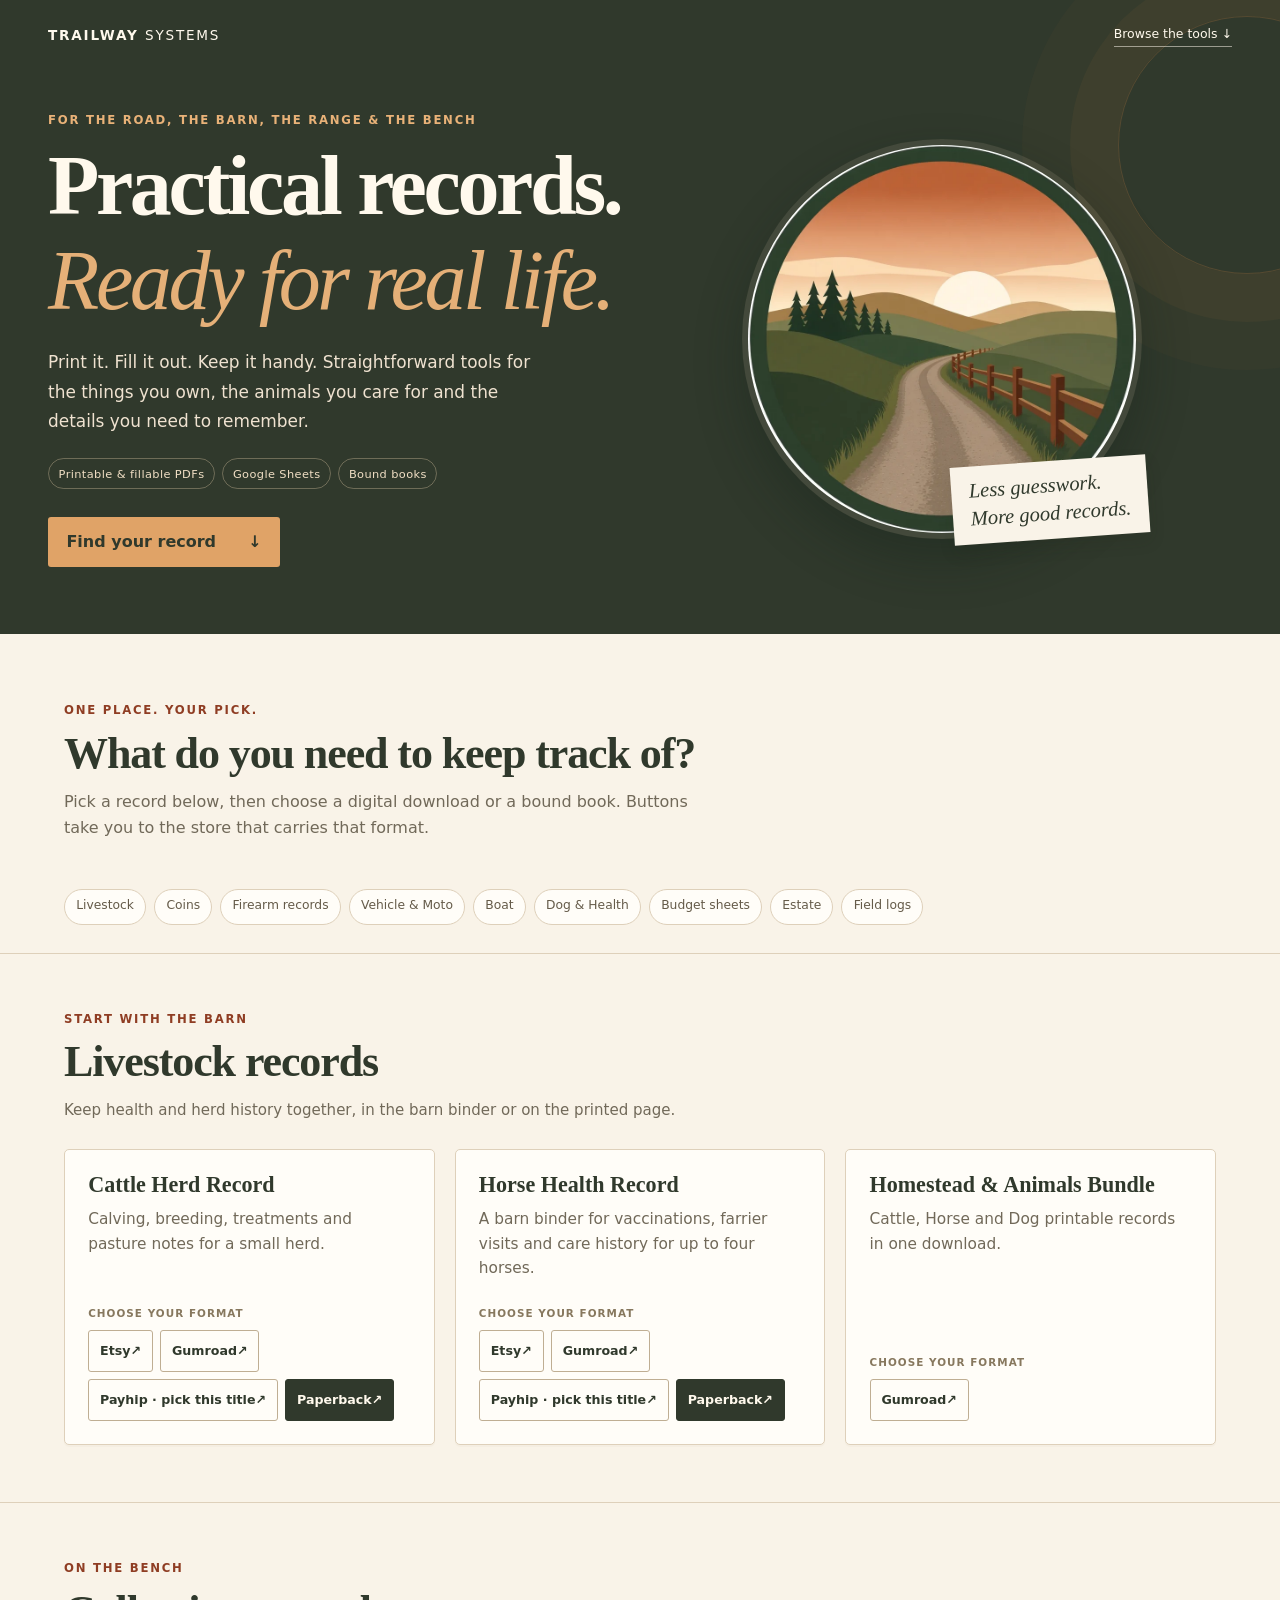
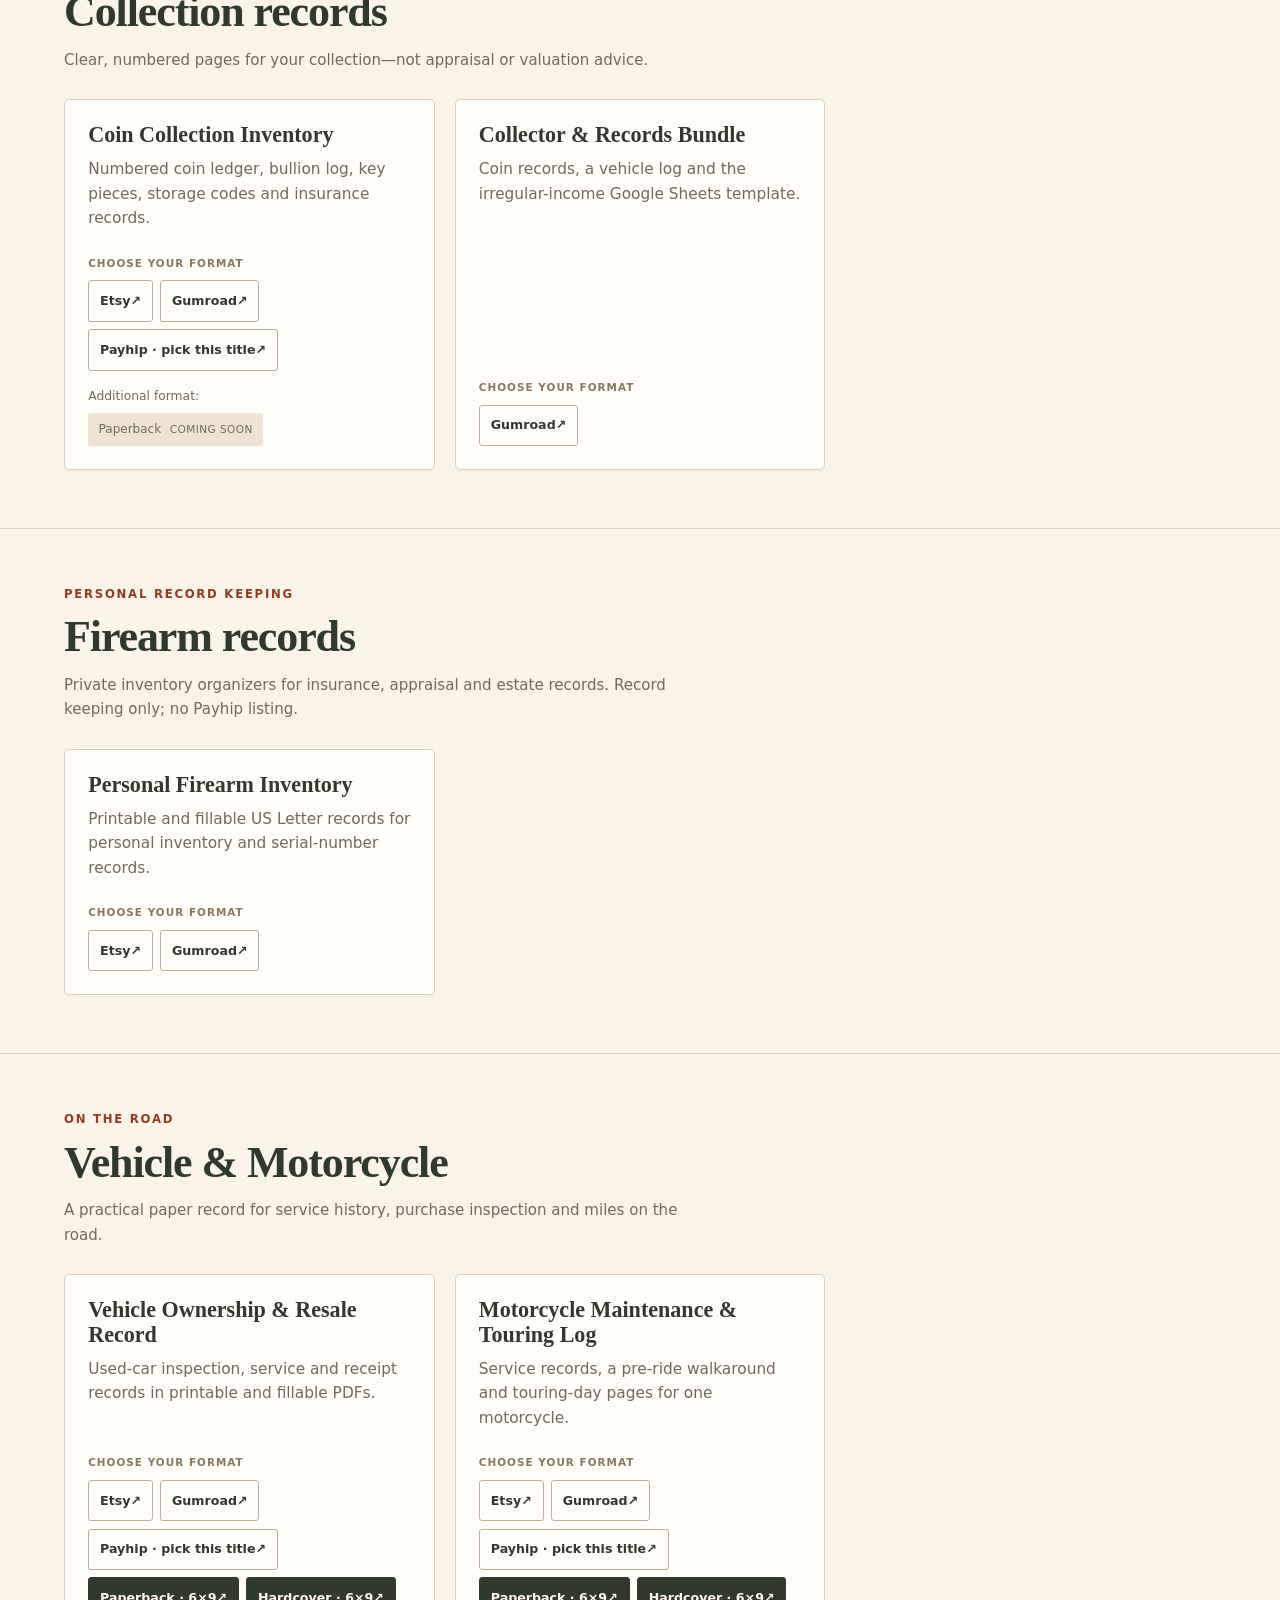
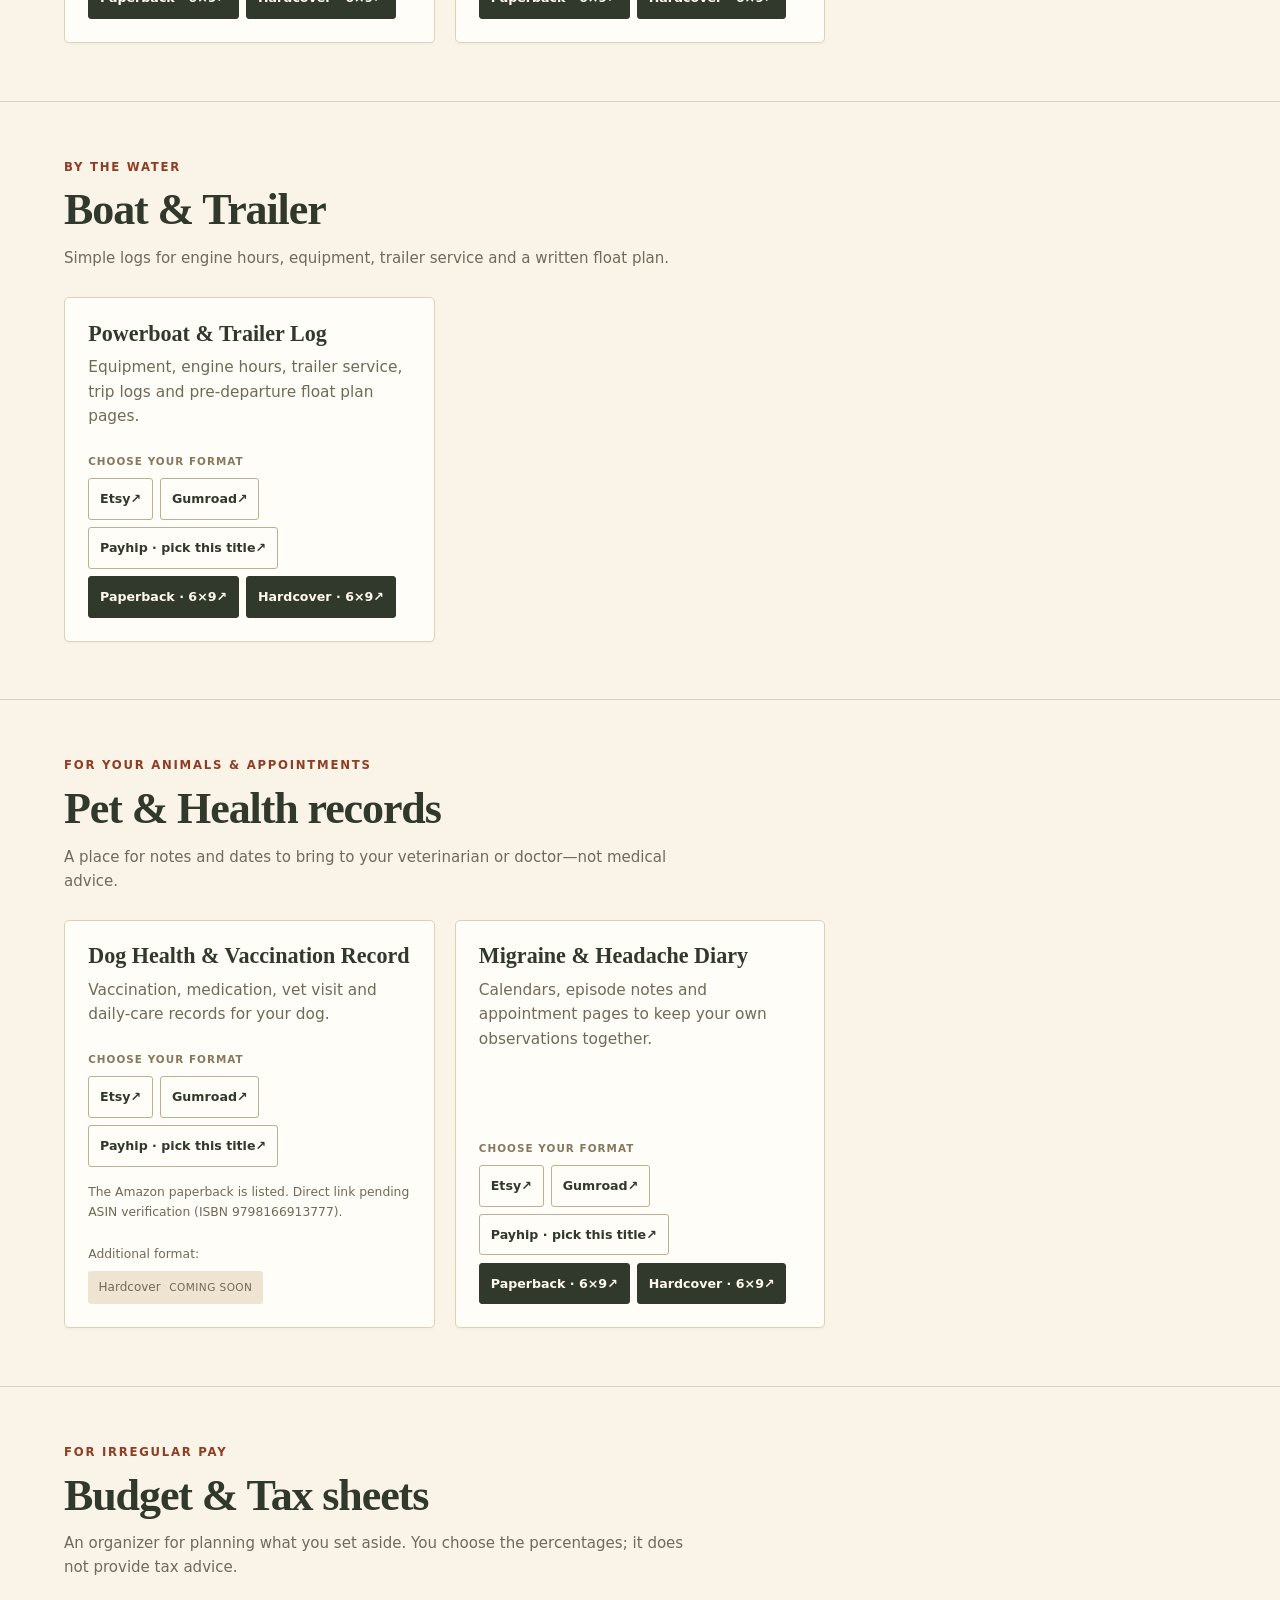
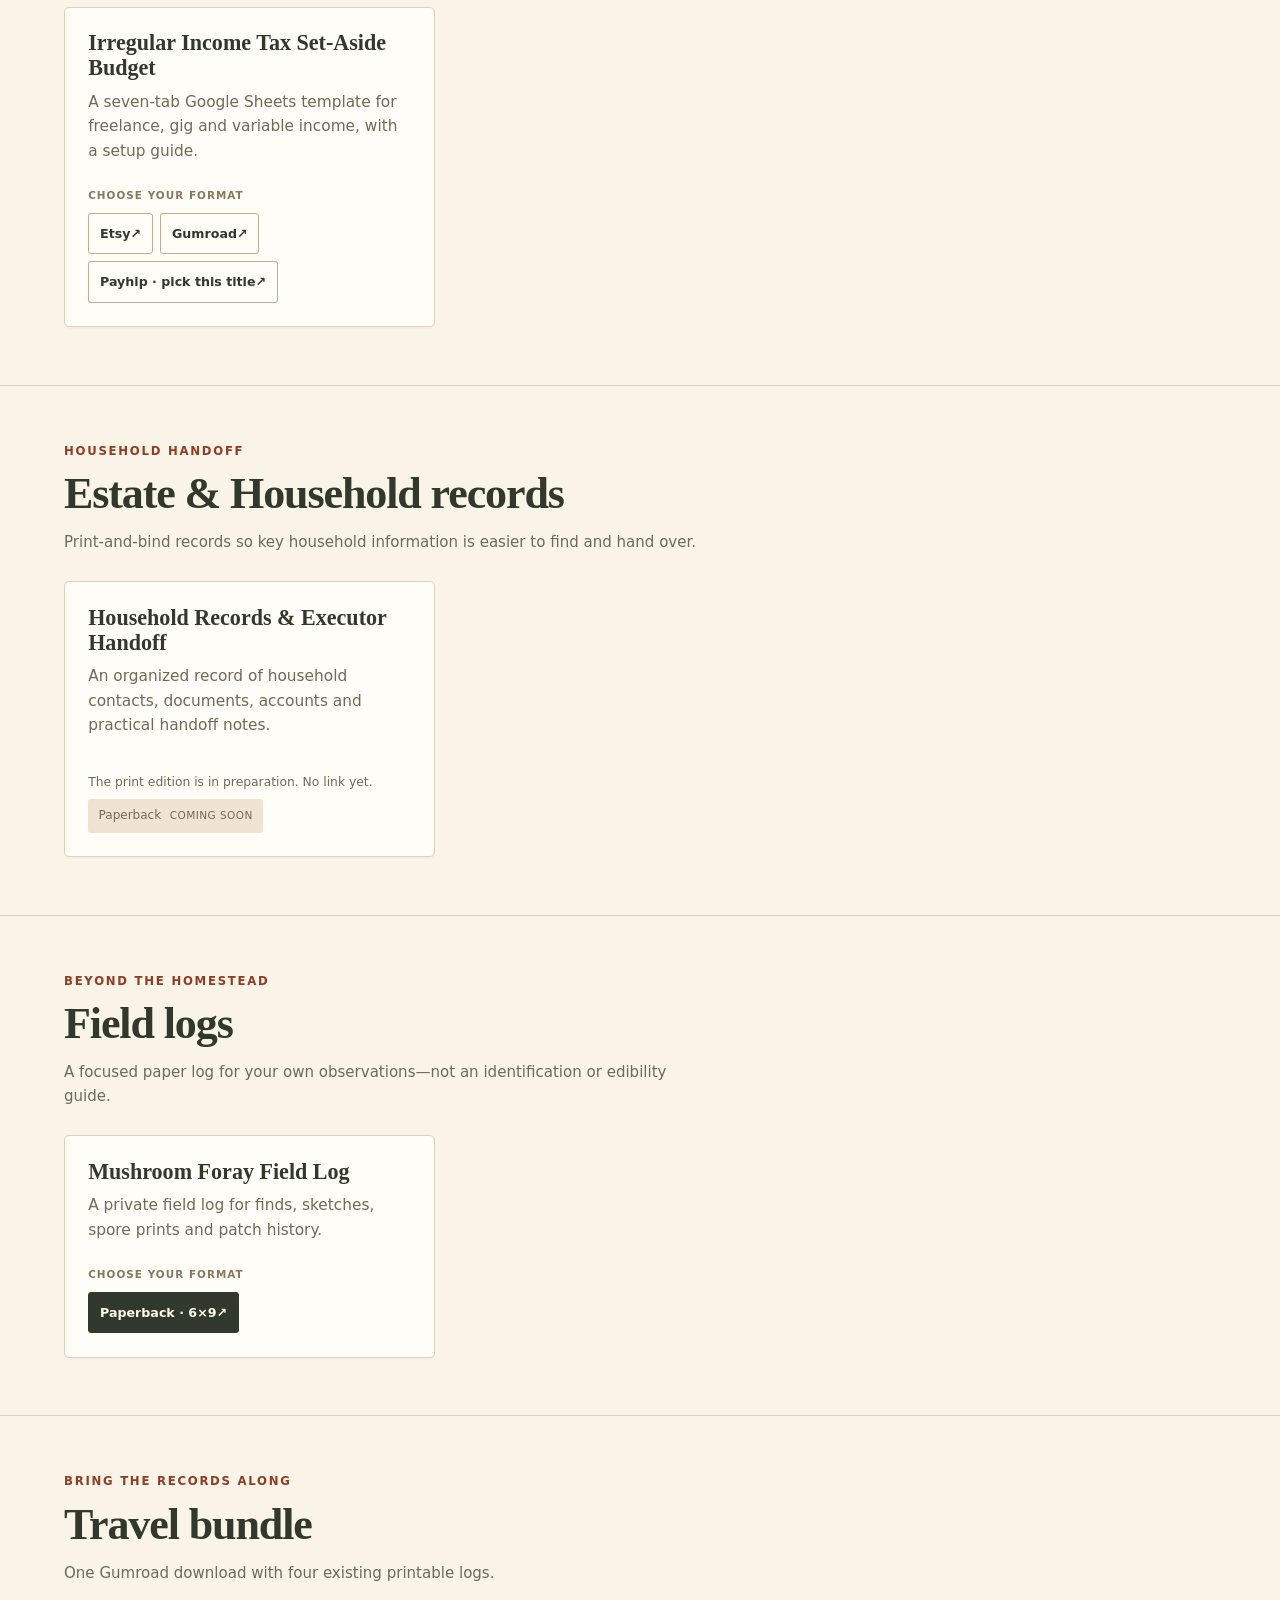
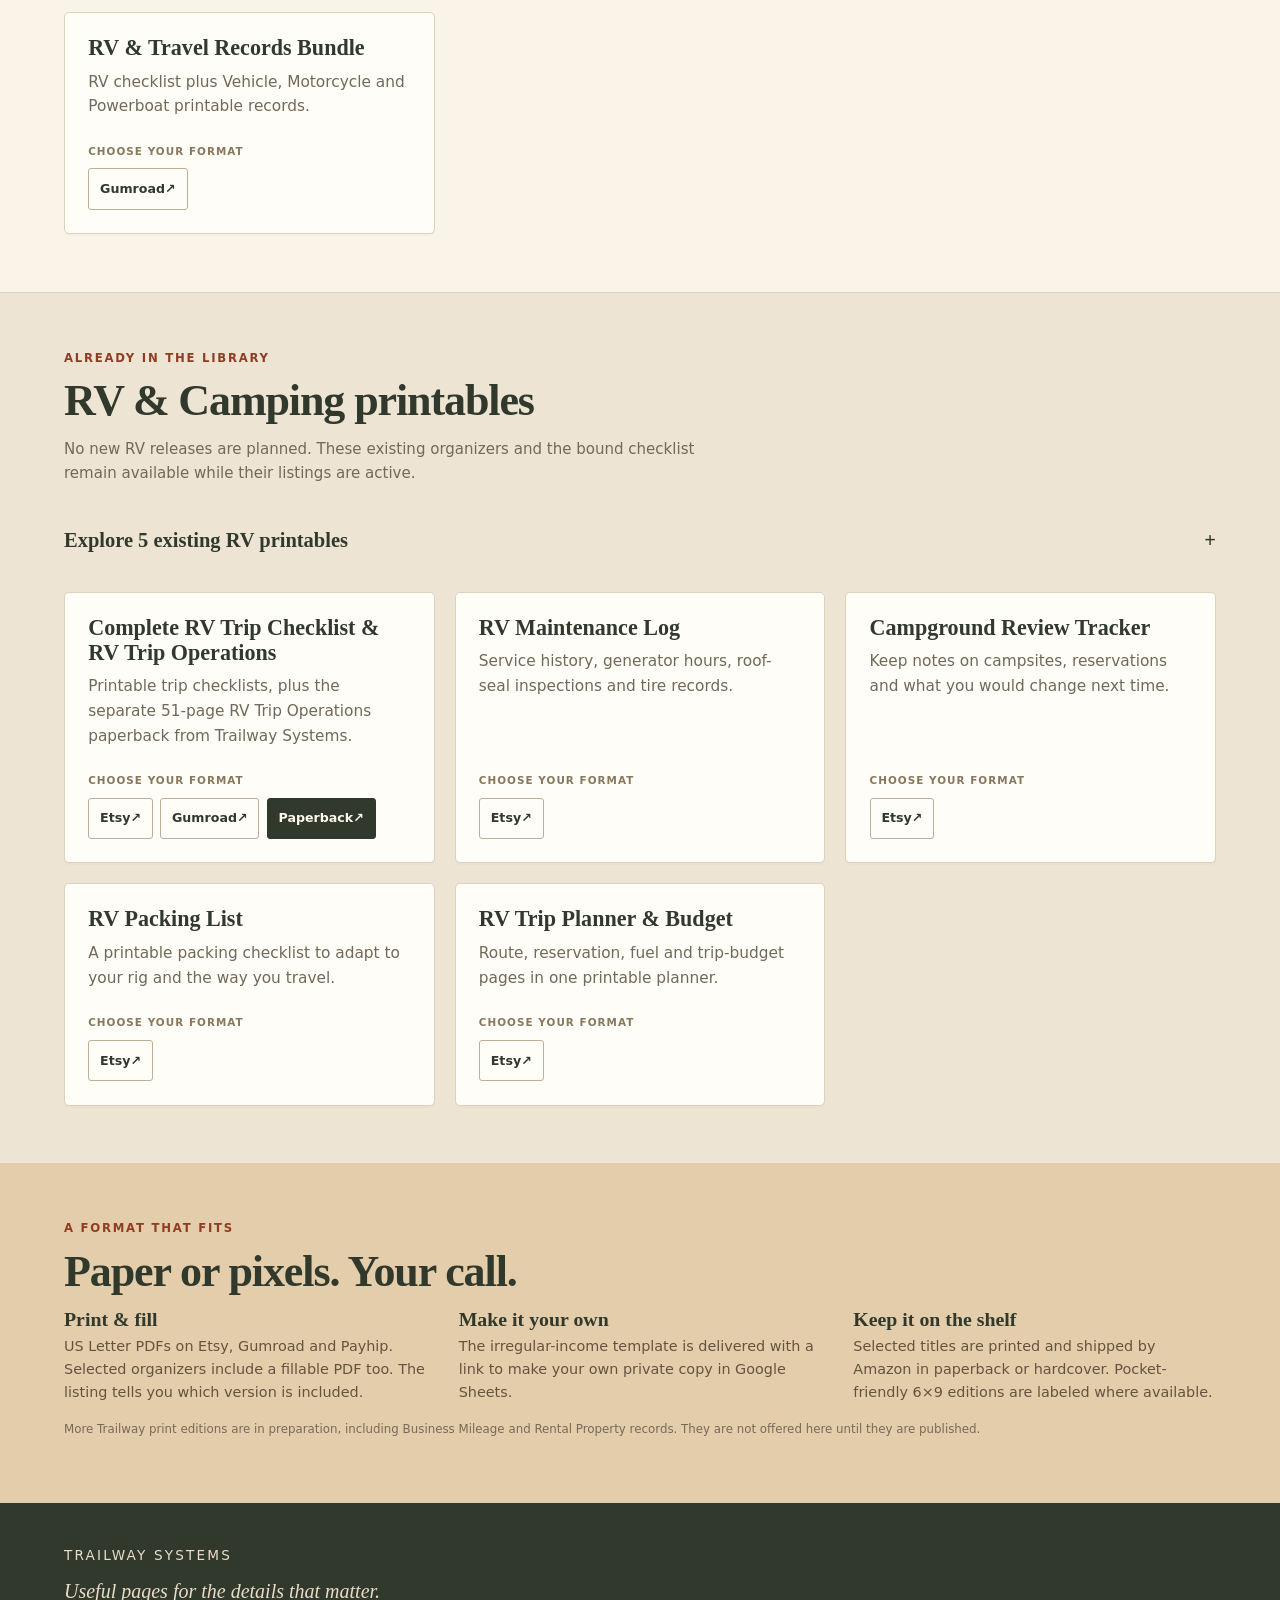
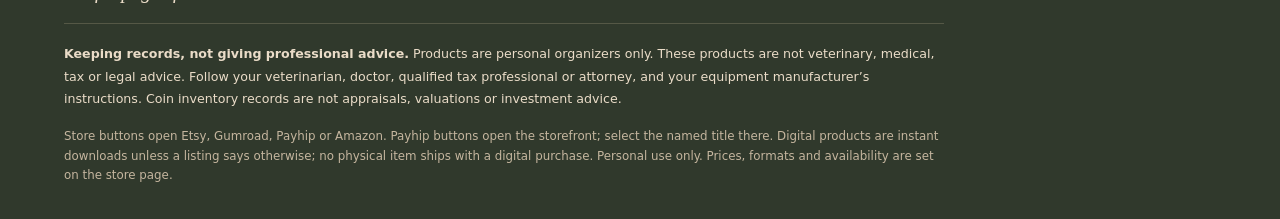
==== index.html @ 2eba05b9 "Build Trailway Systems product hub" ====
<!doctype html>
<html lang="en"><head><meta charset="utf-8"><meta name="viewport" content="width=device-width,initial-scale=1"><meta name="color-scheme" content="light"><meta name="theme-color" content="#343b2b">
<meta name="description" content="Practical printable records, Google Sheets templates and bound logs from Trailway Systems. Choose your record and your format.">
<meta property="og:title" content="Trailway Systems | Practical records. Ready for real life."><meta property="og:description" content="Print it. Fill it out. Keep it handy. Printable organizers, Google Sheets templates and bound records for the barn, road, bench and home."><meta property="og:type" content="website"><meta property="og:url" content="https://trailwaysystems-cmyk.github.io/"><meta property="og:image" content="https://trailwaysystems-cmyk.github.io/assets/trailway-gravel.webp">
<link rel="canonical" href="https://trailwaysystems-cmyk.github.io/"><link rel="icon" type="image/png" href="assets/favicon.png"><title>Trailway Systems | Practical records, your way</title><link rel="stylesheet" href="assets/style.css"></head>
<body id="top"><a class="skip-link" href="#catalog">Skip to all products</a><header class="hero"><div class="hero-top"><a class="brand" href="#top" aria-label="Trailway Systems home">TRAILWAY <span>SYSTEMS</span></a><a class="top-cta" href="#catalog">Browse the tools <span aria-hidden="true">↓</span></a></div><div class="hero-body"><div class="hero-copy"><p class="eyebrow light">For the road, the barn, the range & the bench</p><h1>Practical records.<br><em>Ready for real life.</em></h1><p class="lede">Print it. Fill it out. Keep it handy. Straightforward tools for the things you own, the animals you care for and the details you need to remember.</p><div class="format-pills" aria-label="Available product formats"><span>Printable & fillable PDFs</span><span>Google Sheets</span><span>Bound books</span></div><a class="main-cta" href="#catalog">Find your record <span aria-hidden="true">↓</span></a></div><div class="hero-art"><img src="assets/trailway-gravel.webp" alt="A gravel track winding into sunset-colored hills" width="880" height="880"><p>Less guesswork.<br>More good records.</p></div></div></header>
<main id="catalog"><div class="intro"><p class="eyebrow">One place. Your pick.</p><h2>What do you need to keep track of?</h2><p>Pick a record below, then choose a digital download or a bound book. Buttons take you to the store that carries that format.</p></div><nav class="category-nav" aria-label="Browse by arena"><a href="#barn">Livestock</a><a href="#collection">Coins</a><a href="#firearm">Firearm records</a><a href="#road">Vehicle & Moto</a><a href="#boat">Boat</a><a href="#health">Dog & Health</a><a href="#budget">Budget sheets</a><a href="#estate">Estate</a><a href="#field">Field logs</a></nav><section id="barn" class="arena" data-arena="barn"><div class="section-heading"><p class="eyebrow">Start with the barn</p><h2>Livestock records</h2><p>Keep health and herd history together, in the barn binder or on the printed page.</p></div><div class="product-grid"><article class="product-card" data-product="cattle">
<h3>Cattle Herd Record</h3>
<p>Calving, breeding, treatments and pasture notes for a small herd.</p>
<div class="link-group"><span class="format-label">Choose your format</span><div class="links">
<a class="button " href="https://www.etsy.com/listing/4596310750?utm_source=xbio&amp;utm_medium=hub&amp;utm_campaign=hub&amp;utm_content=cattle-etsy" rel="noopener noreferrer">Etsy<span aria-hidden="true"> ↗</span></a>
<a class="button " href="https://trailway.gumroad.com/l/wvsijs?utm_source=xbio&amp;utm_medium=hub&amp;utm_campaign=hub&amp;utm_content=cattle-gumroad" rel="noopener noreferrer">Gumroad<span aria-hidden="true"> ↗</span></a>
<a class="button " href="https://payhip.com/TrailwaySystems?utm_source=xbio&amp;utm_medium=hub&amp;utm_campaign=hub&amp;utm_content=cattle-payhip" rel="noopener noreferrer">Payhip · pick this title<span aria-hidden="true"> ↗</span></a>
<a class="button amazon" href="https://www.amazon.com/dp/B0HNH8Y54W?utm_source=xbio&amp;utm_medium=hub&amp;utm_campaign=hub&amp;utm_content=cattle-amazon" rel="noopener noreferrer">Paperback<span aria-hidden="true"> ↗</span></a>
</div></div>
</article><article class="product-card" data-product="horse">
<h3>Horse Health Record</h3>
<p>A barn binder for vaccinations, farrier visits and care history for up to four horses.</p>
<div class="link-group"><span class="format-label">Choose your format</span><div class="links">
<a class="button " href="https://www.etsy.com/listing/4596291019?utm_source=xbio&amp;utm_medium=hub&amp;utm_campaign=hub&amp;utm_content=horse-etsy" rel="noopener noreferrer">Etsy<span aria-hidden="true"> ↗</span></a>
<a class="button " href="https://trailway.gumroad.com/l/zcilln?utm_source=xbio&amp;utm_medium=hub&amp;utm_campaign=hub&amp;utm_content=horse-gumroad" rel="noopener noreferrer">Gumroad<span aria-hidden="true"> ↗</span></a>
<a class="button " href="https://payhip.com/TrailwaySystems?utm_source=xbio&amp;utm_medium=hub&amp;utm_campaign=hub&amp;utm_content=horse-payhip" rel="noopener noreferrer">Payhip · pick this title<span aria-hidden="true"> ↗</span></a>
<a class="button amazon" href="https://www.amazon.com/dp/B0HP821GHB?utm_source=xbio&amp;utm_medium=hub&amp;utm_campaign=hub&amp;utm_content=horse-amazon" rel="noopener noreferrer">Paperback<span aria-hidden="true"> ↗</span></a>
</div></div>
</article><article class="product-card" data-product="homestead-bundle">
<h3>Homestead &amp; Animals Bundle</h3>
<p>Cattle, Horse and Dog printable records in one download.</p>
<div class="link-group"><span class="format-label">Choose your format</span><div class="links">
<a class="button " href="https://trailway.gumroad.com/l/hlnxqi?utm_source=xbio&amp;utm_medium=hub&amp;utm_campaign=hub&amp;utm_content=homestead-bundle-gumroad" rel="noopener noreferrer">Gumroad<span aria-hidden="true"> ↗</span></a>
</div></div>
</article></div></section>
<section id="collection" class="arena" data-arena="collection"><div class="section-heading"><p class="eyebrow">On the bench</p><h2>Collection records</h2><p>Clear, numbered pages for your collection—not appraisal or valuation advice.</p></div><div class="product-grid"><article class="product-card" data-product="coin">
<h3>Coin Collection Inventory</h3>
<p>Numbered coin ledger, bullion log, key pieces, storage codes and insurance records.</p>
<div class="link-group"><span class="format-label">Choose your format</span><div class="links">
<a class="button " href="https://www.etsy.com/listing/4598670854?utm_source=xbio&amp;utm_medium=hub&amp;utm_campaign=hub&amp;utm_content=coin-etsy" rel="noopener noreferrer">Etsy<span aria-hidden="true"> ↗</span></a>
<a class="button " href="https://trailway.gumroad.com/l/drvrph?utm_source=xbio&amp;utm_medium=hub&amp;utm_campaign=hub&amp;utm_content=coin-gumroad" rel="noopener noreferrer">Gumroad<span aria-hidden="true"> ↗</span></a>
<a class="button " href="https://payhip.com/TrailwaySystems?utm_source=xbio&amp;utm_medium=hub&amp;utm_campaign=hub&amp;utm_content=coin-payhip" rel="noopener noreferrer">Payhip · pick this title<span aria-hidden="true"> ↗</span></a>
</div></div>
<p class="note">Additional format:</p><span class="coming">Paperback <span>coming soon</span></span>
</article><article class="product-card" data-product="collector-bundle">
<h3>Collector &amp; Records Bundle</h3>
<p>Coin records, a vehicle log and the irregular-income Google Sheets template.</p>
<div class="link-group"><span class="format-label">Choose your format</span><div class="links">
<a class="button " href="https://trailway.gumroad.com/l/gescqp?utm_source=xbio&amp;utm_medium=hub&amp;utm_campaign=hub&amp;utm_content=collector-bundle-gumroad" rel="noopener noreferrer">Gumroad<span aria-hidden="true"> ↗</span></a>
</div></div>
</article></div></section>
<section id="firearm" class="arena" data-arena="firearm"><div class="section-heading"><p class="eyebrow">Personal record keeping</p><h2>Firearm records</h2><p>Private inventory organizers for insurance, appraisal and estate records. Record keeping only; no Payhip listing.</p></div><div class="product-grid"><article class="product-card" data-product="firearm">
<h3>Personal Firearm Inventory</h3>
<p>Printable and fillable US Letter records for personal inventory and serial-number records.</p>
<div class="link-group"><span class="format-label">Choose your format</span><div class="links">
<a class="button " href="https://www.etsy.com/listing/4596291531?utm_source=xbio&amp;utm_medium=hub&amp;utm_campaign=hub&amp;utm_content=firearm-etsy" rel="noopener noreferrer">Etsy<span aria-hidden="true"> ↗</span></a>
<a class="button " href="https://trailway.gumroad.com/l/ddlnq?utm_source=xbio&amp;utm_medium=hub&amp;utm_campaign=hub&amp;utm_content=firearm-gumroad" rel="noopener noreferrer">Gumroad<span aria-hidden="true"> ↗</span></a>
</div></div>
</article></div></section>
<section id="road" class="arena" data-arena="road"><div class="section-heading"><p class="eyebrow">On the road</p><h2>Vehicle & Motorcycle</h2><p>A practical paper record for service history, purchase inspection and miles on the road.</p></div><div class="product-grid"><article class="product-card" data-product="vehicle">
<h3>Vehicle Ownership &amp; Resale Record</h3>
<p>Used-car inspection, service and receipt records in printable and fillable PDFs.</p>
<div class="link-group"><span class="format-label">Choose your format</span><div class="links">
<a class="button " href="https://www.etsy.com/listing/4596289149?utm_source=xbio&amp;utm_medium=hub&amp;utm_campaign=hub&amp;utm_content=vehicle-etsy" rel="noopener noreferrer">Etsy<span aria-hidden="true"> ↗</span></a>
<a class="button " href="https://trailway.gumroad.com/l/rzeber?utm_source=xbio&amp;utm_medium=hub&amp;utm_campaign=hub&amp;utm_content=vehicle-gumroad" rel="noopener noreferrer">Gumroad<span aria-hidden="true"> ↗</span></a>
<a class="button " href="https://payhip.com/TrailwaySystems?utm_source=xbio&amp;utm_medium=hub&amp;utm_campaign=hub&amp;utm_content=vehicle-payhip" rel="noopener noreferrer">Payhip · pick this title<span aria-hidden="true"> ↗</span></a>
<a class="button amazon" href="https://www.amazon.com/dp/B0HN65PZRJ?utm_source=xbio&amp;utm_medium=hub&amp;utm_campaign=hub&amp;utm_content=vehicle-amazon" rel="noopener noreferrer">Paperback · 6×9<span aria-hidden="true"> ↗</span></a>
<a class="button amazon" href="https://www.amazon.com/dp/B0HNHL553Q?utm_source=xbio&amp;utm_medium=hub&amp;utm_campaign=hub&amp;utm_content=vehicle-amazon" rel="noopener noreferrer">Hardcover · 6×9<span aria-hidden="true"> ↗</span></a>
</div></div>
</article><article class="product-card" data-product="motorcycle">
<h3>Motorcycle Maintenance &amp; Touring Log</h3>
<p>Service records, a pre-ride walkaround and touring-day pages for one motorcycle.</p>
<div class="link-group"><span class="format-label">Choose your format</span><div class="links">
<a class="button " href="https://www.etsy.com/listing/4596309108?utm_source=xbio&amp;utm_medium=hub&amp;utm_campaign=hub&amp;utm_content=motorcycle-etsy" rel="noopener noreferrer">Etsy<span aria-hidden="true"> ↗</span></a>
<a class="button " href="https://trailway.gumroad.com/l/zmzunp?utm_source=xbio&amp;utm_medium=hub&amp;utm_campaign=hub&amp;utm_content=motorcycle-gumroad" rel="noopener noreferrer">Gumroad<span aria-hidden="true"> ↗</span></a>
<a class="button " href="https://payhip.com/TrailwaySystems?utm_source=xbio&amp;utm_medium=hub&amp;utm_campaign=hub&amp;utm_content=motorcycle-payhip" rel="noopener noreferrer">Payhip · pick this title<span aria-hidden="true"> ↗</span></a>
<a class="button amazon" href="https://www.amazon.com/dp/B0HNHG2NS5?utm_source=xbio&amp;utm_medium=hub&amp;utm_campaign=hub&amp;utm_content=motorcycle-amazon" rel="noopener noreferrer">Paperback · 6×9<span aria-hidden="true"> ↗</span></a>
<a class="button amazon" href="https://www.amazon.com/dp/B0HP87GLPF?utm_source=xbio&amp;utm_medium=hub&amp;utm_campaign=hub&amp;utm_content=motorcycle-amazon" rel="noopener noreferrer">Hardcover · 6×9<span aria-hidden="true"> ↗</span></a>
</div></div>
</article></div></section>
<section id="boat" class="arena" data-arena="boat"><div class="section-heading"><p class="eyebrow">By the water</p><h2>Boat & Trailer</h2><p>Simple logs for engine hours, equipment, trailer service and a written float plan.</p></div><div class="product-grid"><article class="product-card" data-product="boat">
<h3>Powerboat &amp; Trailer Log</h3>
<p>Equipment, engine hours, trailer service, trip logs and pre-departure float plan pages.</p>
<div class="link-group"><span class="format-label">Choose your format</span><div class="links">
<a class="button " href="https://www.etsy.com/listing/4596309404?utm_source=xbio&amp;utm_medium=hub&amp;utm_campaign=hub&amp;utm_content=boat-etsy" rel="noopener noreferrer">Etsy<span aria-hidden="true"> ↗</span></a>
<a class="button " href="https://trailway.gumroad.com/l/kynevm?utm_source=xbio&amp;utm_medium=hub&amp;utm_campaign=hub&amp;utm_content=boat-gumroad" rel="noopener noreferrer">Gumroad<span aria-hidden="true"> ↗</span></a>
<a class="button " href="https://payhip.com/TrailwaySystems?utm_source=xbio&amp;utm_medium=hub&amp;utm_campaign=hub&amp;utm_content=boat-payhip" rel="noopener noreferrer">Payhip · pick this title<span aria-hidden="true"> ↗</span></a>
<a class="button amazon" href="https://www.amazon.com/dp/B0HN5SFKPC?utm_source=xbio&amp;utm_medium=hub&amp;utm_campaign=hub&amp;utm_content=boat-amazon" rel="noopener noreferrer">Paperback · 6×9<span aria-hidden="true"> ↗</span></a>
<a class="button amazon" href="https://www.amazon.com/dp/B0HNHPLX1N?utm_source=xbio&amp;utm_medium=hub&amp;utm_campaign=hub&amp;utm_content=boat-amazon" rel="noopener noreferrer">Hardcover · 6×9<span aria-hidden="true"> ↗</span></a>
</div></div>
</article></div></section>
<section id="health" class="arena" data-arena="health"><div class="section-heading"><p class="eyebrow">For your animals & appointments</p><h2>Pet & Health records</h2><p>A place for notes and dates to bring to your veterinarian or doctor—not medical advice.</p></div><div class="product-grid"><article class="product-card" data-product="dog">
<h3>Dog Health &amp; Vaccination Record</h3>
<p>Vaccination, medication, vet visit and daily-care records for your dog.</p>
<div class="link-group"><span class="format-label">Choose your format</span><div class="links">
<a class="button " href="https://www.etsy.com/listing/4598671172?utm_source=xbio&amp;utm_medium=hub&amp;utm_campaign=hub&amp;utm_content=dog-etsy" rel="noopener noreferrer">Etsy<span aria-hidden="true"> ↗</span></a>
<a class="button " href="https://trailway.gumroad.com/l/aoqmueq?utm_source=xbio&amp;utm_medium=hub&amp;utm_campaign=hub&amp;utm_content=dog-gumroad" rel="noopener noreferrer">Gumroad<span aria-hidden="true"> ↗</span></a>
<a class="button " href="https://payhip.com/TrailwaySystems?utm_source=xbio&amp;utm_medium=hub&amp;utm_campaign=hub&amp;utm_content=dog-payhip" rel="noopener noreferrer">Payhip · pick this title<span aria-hidden="true"> ↗</span></a>
</div></div>
<p class="note">The Amazon paperback is listed. Direct link pending ASIN verification (ISBN 9798166913777).</p>
<p class="note">Additional format:</p><span class="coming">Hardcover <span>coming soon</span></span>
</article><article class="product-card" data-product="migraine">
<h3>Migraine &amp; Headache Diary</h3>
<p>Calendars, episode notes and appointment pages to keep your own observations together.</p>
<div class="link-group"><span class="format-label">Choose your format</span><div class="links">
<a class="button " href="https://www.etsy.com/listing/4598647691?utm_source=xbio&amp;utm_medium=hub&amp;utm_campaign=hub&amp;utm_content=migraine-etsy" rel="noopener noreferrer">Etsy<span aria-hidden="true"> ↗</span></a>
<a class="button " href="https://trailway.gumroad.com/l/cxsdzn?utm_source=xbio&amp;utm_medium=hub&amp;utm_campaign=hub&amp;utm_content=migraine-gumroad" rel="noopener noreferrer">Gumroad<span aria-hidden="true"> ↗</span></a>
<a class="button " href="https://payhip.com/TrailwaySystems?utm_source=xbio&amp;utm_medium=hub&amp;utm_campaign=hub&amp;utm_content=migraine-payhip" rel="noopener noreferrer">Payhip · pick this title<span aria-hidden="true"> ↗</span></a>
<a class="button amazon" href="https://www.amazon.com/dp/B0HP7RVPB3?utm_source=xbio&amp;utm_medium=hub&amp;utm_campaign=hub&amp;utm_content=migraine-amazon" rel="noopener noreferrer">Paperback · 6×9<span aria-hidden="true"> ↗</span></a>
<a class="button amazon" href="https://www.amazon.com/dp/B0HP87YNQW?utm_source=xbio&amp;utm_medium=hub&amp;utm_campaign=hub&amp;utm_content=migraine-amazon" rel="noopener noreferrer">Hardcover · 6×9<span aria-hidden="true"> ↗</span></a>
</div></div>
</article></div></section>
<section id="budget" class="arena" data-arena="budget"><div class="section-heading"><p class="eyebrow">For irregular pay</p><h2>Budget & Tax sheets</h2><p>An organizer for planning what you set aside. You choose the percentages; it does not provide tax advice.</p></div><div class="product-grid"><article class="product-card" data-product="irregular-income">
<h3>Irregular Income Tax Set-Aside Budget</h3>
<p>A seven-tab Google Sheets template for freelance, gig and variable income, with a setup guide.</p>
<div class="link-group"><span class="format-label">Choose your format</span><div class="links">
<a class="button " href="https://www.etsy.com/listing/4589803799?utm_source=xbio&amp;utm_medium=hub&amp;utm_campaign=hub&amp;utm_content=irregular-income-etsy" rel="noopener noreferrer">Etsy<span aria-hidden="true"> ↗</span></a>
<a class="button " href="https://trailway.gumroad.com/l/irregular-income-tax-set-aside?utm_source=xbio&amp;utm_medium=hub&amp;utm_campaign=hub&amp;utm_content=irregular-income-gumroad" rel="noopener noreferrer">Gumroad<span aria-hidden="true"> ↗</span></a>
<a class="button " href="https://payhip.com/TrailwaySystems?utm_source=xbio&amp;utm_medium=hub&amp;utm_campaign=hub&amp;utm_content=irregular-income-payhip" rel="noopener noreferrer">Payhip · pick this title<span aria-hidden="true"> ↗</span></a>
</div></div>
</article></div></section>
<section id="estate" class="arena" data-arena="estate"><div class="section-heading"><p class="eyebrow">Household handoff</p><h2>Estate & Household records</h2><p>Print-and-bind records so key household information is easier to find and hand over.</p></div><div class="product-grid"><article class="product-card" data-product="estate">
<h3>Household Records &amp; Executor Handoff</h3>
<p>An organized record of household contacts, documents, accounts and practical handoff notes.</p>
<p class="note">The print edition is in preparation. No link yet.</p><span class="coming">Paperback <span>coming soon</span></span>
</article></div></section>
<section id="field" class="arena" data-arena="field"><div class="section-heading"><p class="eyebrow">Beyond the homestead</p><h2>Field logs</h2><p>A focused paper log for your own observations—not an identification or edibility guide.</p></div><div class="product-grid"><article class="product-card" data-product="mushroom">
<h3>Mushroom Foray Field Log</h3>
<p>A private field log for finds, sketches, spore prints and patch history.</p>
<div class="link-group"><span class="format-label">Choose your format</span><div class="links">
<a class="button amazon" href="https://www.amazon.com/dp/B0HM6FPVFB?utm_source=xbio&amp;utm_medium=hub&amp;utm_campaign=hub&amp;utm_content=mushroom-amazon" rel="noopener noreferrer">Paperback · 6×9<span aria-hidden="true"> ↗</span></a>
</div></div>
</article></div></section>
<section id="bundles" class="arena" data-arena="bundles"><div class="section-heading"><p class="eyebrow">Bring the records along</p><h2>Travel bundle</h2><p>One Gumroad download with four existing printable logs.</p></div><div class="product-grid"><article class="product-card" data-product="travel-bundle">
<h3>RV &amp; Travel Records Bundle</h3>
<p>RV checklist plus Vehicle, Motorcycle and Powerboat printable records.</p>
<div class="link-group"><span class="format-label">Choose your format</span><div class="links">
<a class="button " href="https://trailway.gumroad.com/l/pdyve?utm_source=xbio&amp;utm_medium=hub&amp;utm_campaign=hub&amp;utm_content=travel-bundle-gumroad" rel="noopener noreferrer">Gumroad<span aria-hidden="true"> ↗</span></a>
</div></div>
</article></div></section>
<section id="rv" class="arena rv" data-arena="rv"><div class="section-heading"><p class="eyebrow">Already in the library</p><h2>RV & Camping printables</h2><p>No new RV releases are planned. These existing organizers and the bound checklist remain available while their listings are active.</p></div><details open><summary>Explore 5 existing RV printables <span aria-hidden="true">+</span></summary><div class="product-grid"><article class="product-card" data-product="rv-checklist">
<h3>Complete RV Trip Checklist & RV Trip Operations</h3>
<p>Printable trip checklists, plus the separate 51-page RV Trip Operations paperback from Trailway Systems.</p>
<div class="link-group"><span class="format-label">Choose your format</span><div class="links">
<a class="button " href="https://www.etsy.com/listing/4586699085?utm_source=xbio&amp;utm_medium=hub&amp;utm_campaign=hub&amp;utm_content=rv-checklist-etsy" rel="noopener noreferrer">Etsy<span aria-hidden="true"> ↗</span></a>
<a class="button " href="https://trailway.gumroad.com/l/complete-rv-trip-checklist?utm_source=xbio&amp;utm_medium=hub&amp;utm_campaign=hub&amp;utm_content=rv-checklist-gumroad" rel="noopener noreferrer">Gumroad<span aria-hidden="true"> ↗</span></a>
<a class="button amazon" href="https://www.amazon.com/dp/B0H52Y6PGL?utm_source=xbio&amp;utm_medium=hub&amp;utm_campaign=hub&amp;utm_content=rv-checklist-amazon" rel="noopener noreferrer">Paperback<span aria-hidden="true"> ↗</span></a>
</div></div>
</article><article class="product-card" data-product="rv-maintenance">
<h3>RV Maintenance Log</h3>
<p>Service history, generator hours, roof-seal inspections and tire records.</p>
<div class="link-group"><span class="format-label">Choose your format</span><div class="links">
<a class="button " href="https://www.etsy.com/listing/4598209964?utm_source=xbio&amp;utm_medium=hub&amp;utm_campaign=hub&amp;utm_content=rv-maintenance-etsy" rel="noopener noreferrer">Etsy<span aria-hidden="true"> ↗</span></a>
</div></div>
</article><article class="product-card" data-product="campground">
<h3>Campground Review Tracker</h3>
<p>Keep notes on campsites, reservations and what you would change next time.</p>
<div class="link-group"><span class="format-label">Choose your format</span><div class="links">
<a class="button " href="https://www.etsy.com/listing/4598190273?utm_source=xbio&amp;utm_medium=hub&amp;utm_campaign=hub&amp;utm_content=campground-etsy" rel="noopener noreferrer">Etsy<span aria-hidden="true"> ↗</span></a>
</div></div>
</article><article class="product-card" data-product="rv-packing">
<h3>RV Packing List</h3>
<p>A printable packing checklist to adapt to your rig and the way you travel.</p>
<div class="link-group"><span class="format-label">Choose your format</span><div class="links">
<a class="button " href="https://www.etsy.com/listing/4598190593?utm_source=xbio&amp;utm_medium=hub&amp;utm_campaign=hub&amp;utm_content=rv-packing-etsy" rel="noopener noreferrer">Etsy<span aria-hidden="true"> ↗</span></a>
</div></div>
</article><article class="product-card" data-product="rv-planner">
<h3>RV Trip Planner &amp; Budget</h3>
<p>Route, reservation, fuel and trip-budget pages in one printable planner.</p>
<div class="link-group"><span class="format-label">Choose your format</span><div class="links">
<a class="button " href="https://www.etsy.com/listing/4598191991?utm_source=xbio&amp;utm_medium=hub&amp;utm_campaign=hub&amp;utm_content=rv-planner-etsy" rel="noopener noreferrer">Etsy<span aria-hidden="true"> ↗</span></a>
</div></div>
</article></div></details></section>
<section class="formats" aria-labelledby="formats-title"><p class="eyebrow">A format that fits</p><h2 id="formats-title">Paper or pixels. Your call.</h2><div class="format-grid"><div><h3>Print & fill</h3><p>US Letter PDFs on Etsy, Gumroad and Payhip. Selected organizers include a fillable PDF too. The listing tells you which version is included.</p></div><div><h3>Make it your own</h3><p>The irregular-income template is delivered with a link to make your own private copy in Google Sheets.</p></div><div><h3>Keep it on the shelf</h3><p>Selected titles are printed and shipped by Amazon in paperback or hardcover. Pocket-friendly 6×9 editions are labeled where available.</p></div></div><p class="fineprint">More Trailway print editions are in preparation, including Business Mileage and Rental Property records. They are not offered here until they are published.</p></section></main>
<footer><p class="footer-brand">TRAILWAY SYSTEMS</p><p>Useful pages for the details that matter.</p><p class="disclaimer"><strong>Keeping records, not giving professional advice.</strong> Products are personal organizers only. These products are not veterinary, medical, tax or legal advice. Follow your veterinarian, doctor, qualified tax professional or attorney, and your equipment manufacturer’s instructions. Coin inventory records are not appraisals, valuations or investment advice.</p><p class="fineprint">Store buttons open Etsy, Gumroad, Payhip or Amazon. Payhip buttons open the storefront; select the named title there. Digital products are instant downloads unless a listing says otherwise; no physical item ships with a digital purchase. Personal use only. Prices, formats and availability are set on the store page.</p></footer></body></html>
---- assets/style.css ----
/* Trailway Systems — self-contained static site, system fonts only. */
:root{--ink:#30392c;--deep:#30392c;--muted:#716959;--paper:#f9f3e8;--card:#fffdf8;--orange:#bc572e;--rust:#8f3d23;--sand:#e8d7b8;--line:#ded0ba;--white:#fff9ed}
*{box-sizing:border-box}html{scroll-behavior:smooth;scroll-padding-top:1.5rem}body{margin:0;background:var(--paper);color:var(--ink);font-family:system-ui,-apple-system,BlinkMacSystemFont,"Segoe UI",sans-serif;font-size:16px;line-height:1.6}a{color:inherit}a:focus-visible,summary:focus-visible{outline:3px solid #ce6a34;outline-offset:5px}h1,h2,h3,p{margin-top:0}h1,h2,h3{font-family:Georgia,"Times New Roman",serif;line-height:1.13}h2{font-size:clamp(1.85rem,6vw,2.75rem);margin-bottom:.7rem;letter-spacing:-.025em}h3{font-size:1.38rem;margin-bottom:.55rem}p{margin-bottom:1rem}main{overflow:hidden}.skip-link{position:absolute;left:1rem;top:-10rem;background:var(--paper);padding:.6rem 1rem;z-index:10}.skip-link:focus{top:.5rem}.hero{background:var(--deep);color:var(--white);padding:1.2rem 1.15rem 2rem;position:relative;overflow:hidden}.hero:after{content:"";position:absolute;width:16rem;height:16rem;right:-6rem;top:1rem;border:1px solid #c27d4140;border-radius:50%;box-shadow:0 0 0 3rem #c27d4110,0 0 0 6rem #c27d4109;pointer-events:none}.hero-top{display:flex;align-items:center;justify-content:space-between;gap:1rem;position:relative;z-index:1}.brand{font-weight:700;font-size:.85rem;letter-spacing:.13em;text-decoration:none;white-space:nowrap}.brand span{font-weight:400}.top-cta{font-size:.78rem;text-decoration:none;border-bottom:1px solid #f9f3e888;padding-bottom:.15rem}.hero-body{position:relative;z-index:1;margin-top:3.1rem}.eyebrow{font-size:.73rem;letter-spacing:.15em;text-transform:uppercase;font-weight:750;color:var(--rust);margin-bottom:.55rem}.light{color:#e9b278}.hero h1{font-size:clamp(2.6rem,11vw,5.25rem);letter-spacing:-.04em;margin-bottom:1.2rem}.hero h1 em{color:#e5b078;font-weight:400}.lede{color:#efe2d0;font-size:1.06rem;line-height:1.75;max-width:37rem}.format-pills{display:flex;flex-wrap:wrap;gap:.45rem;margin:1.35rem 0 1.75rem}.format-pills span{font-size:.71rem;letter-spacing:.035em;border:1px solid #e9d3ad55;border-radius:2rem;padding:.33rem .6rem;color:#f1dfc5}.main-cta{display:inline-flex;align-items:center;justify-content:center;gap:2rem;min-height:3.1rem;padding:.65rem 1.15rem;background:#e0a367;color:var(--deep);text-decoration:none;font-weight:750;border-radius:3px}.main-cta:hover{background:#efbe88}.hero-art{position:relative;margin:2rem auto 0;max-width:22rem}.hero-art img{width:100%;height:auto;border-radius:50%;display:block;border:6px solid #e8d7b81a;box-shadow:0 1.4rem 3rem #12201755}.hero-art p{position:absolute;right:-.4rem;bottom:0;background:var(--paper);color:var(--deep);font-family:Georgia,"Times New Roman",serif;font-style:italic;padding:.7rem 1.1rem;margin:0;box-shadow:0 .5rem 1rem #1c251622;transform:rotate(-4deg);font-size:1.14rem;line-height:1.35}.intro{padding:3.1rem 1.15rem 1.5rem;max-width:55rem}.intro>p:last-child{color:var(--muted);max-width:40rem}.category-nav{display:flex;gap:.5rem;overflow-x:auto;padding:.5rem 1.15rem 1.75rem;scrollbar-width:thin}.category-nav a{white-space:nowrap;border:1px solid var(--line);padding:.4rem .7rem;text-decoration:none;font-size:.77rem;background:var(--card);border-radius:2rem;color:#655b49;min-height:2.25rem}.category-nav a:hover{border-color:var(--orange);color:var(--orange)}.arena{padding:2.1rem 1.15rem 2.5rem;border-top:1px solid var(--line)}.section-heading{max-width:45rem;margin-bottom:1.4rem}.section-heading>p:last-child:not(.eyebrow){color:var(--muted);max-width:40rem;font-size:.94rem}.product-grid{display:grid;gap:1rem}.product-card{background:var(--card);border:1px solid var(--line);border-radius:5px;padding:1.3rem 1.15rem;box-shadow:0 2px 0 #806e4c09;display:flex;flex-direction:column}.product-card>p:not(.note){color:var(--muted);font-size:.96rem;line-height:1.6;margin-bottom:1.2rem}.link-group{margin-top:auto;padding-top:.3rem}.format-label{display:block;text-transform:uppercase;letter-spacing:.1em;font-size:.65rem;font-weight:700;color:#87785e;margin-bottom:.55rem}.links{display:flex;flex-wrap:wrap;gap:.45rem}.button{border:1px solid #bfae93;border-radius:3px;min-height:2.6rem;display:inline-flex;align-items:center;padding:.4rem .68rem;text-decoration:none;font-size:.76rem;font-weight:650;line-height:1.25;background:#fffdf8}.button:hover{background:#f2dfc4;border-color:var(--orange)}.button.amazon{background:var(--ink);color:var(--white);border-color:var(--ink)}.button.amazon:hover{background:#4b553f}.note{font-size:.77rem;color:var(--muted);margin:1rem 0 .4rem}.coming{display:inline-block;align-self:flex-start;background:#efe4d2;color:var(--muted);padding:.45rem .65rem;border-radius:3px;font-size:.75rem}.coming span{font-size:.66rem;text-transform:uppercase;letter-spacing:.04em;margin-left:.3rem}.rv{background:#eee4d4}.rv summary{cursor:pointer;font-family:Georgia,"Times New Roman",serif;font-size:1.28rem;font-weight:600;display:flex;justify-content:space-between;gap:.5rem;padding:.75rem 0}.rv details[open] summary{margin-bottom:1.4rem}.formats{padding:2.5rem 1.15rem 3rem;background:#e4cdaa}.format-grid{display:grid;gap:1.5rem}.format-grid h3{font-size:1.24rem;margin-bottom:.3rem}.format-grid p{color:#645341;font-size:.9rem}.fineprint{font-size:.74rem;line-height:1.65;color:#776a58}footer{padding:2.6rem 1.15rem 2.1rem;background:var(--deep);color:#eadcc8}footer .footer-brand{font-size:.85rem;letter-spacing:.16em;margin-bottom:.5rem}footer>p:nth-child(2){font-family:Georgia,"Times New Roman",serif;font-size:1.25rem;font-style:italic}.disclaimer{font-size:.79rem;line-height:1.8;max-width:55rem;padding-top:1.2rem;border-top:1px solid #e9d3ad33}footer .fineprint{max-width:55rem;color:#c5b69f;margin-bottom:0}
@media(min-width:540px){.hero,.intro,.category-nav,.arena,.formats,footer{padding-left:2rem;padding-right:2rem}.hero-art{margin-top:1rem}.product-grid{grid-template-columns:repeat(2,minmax(0,1fr))}.product-card{padding:1.45rem}.button{font-size:.79rem}}
@media(min-width:880px){.hero{padding:1.5rem max(3rem,calc((100vw - 75rem)/2)) 3.2rem}.hero-body{display:grid;grid-template-columns:1.35fr 1fr;align-items:center;gap:2rem;margin-top:3rem}.hero-art{margin:0;max-width:25rem}.hero-copy{padding:1rem 0}.hero .lede{max-width:32rem}.hero-art p{font-size:1.28rem}.intro,.category-nav,.arena,.formats,footer{padding-left:max(3rem,calc((100vw - 72rem)/2));padding-right:max(3rem,calc((100vw - 72rem)/2))}.intro{padding-top:4.2rem}.arena{padding-top:3.5rem;padding-bottom:3.6rem}.product-grid{grid-template-columns:repeat(3,minmax(0,1fr));gap:1.25rem}.section-heading{margin-bottom:1.7rem}.format-grid{grid-template-columns:repeat(3,1fr);gap:2rem}.formats{padding-top:3.5rem}}
@media(prefers-reduced-motion:reduce){html{scroll-behavior:auto}}
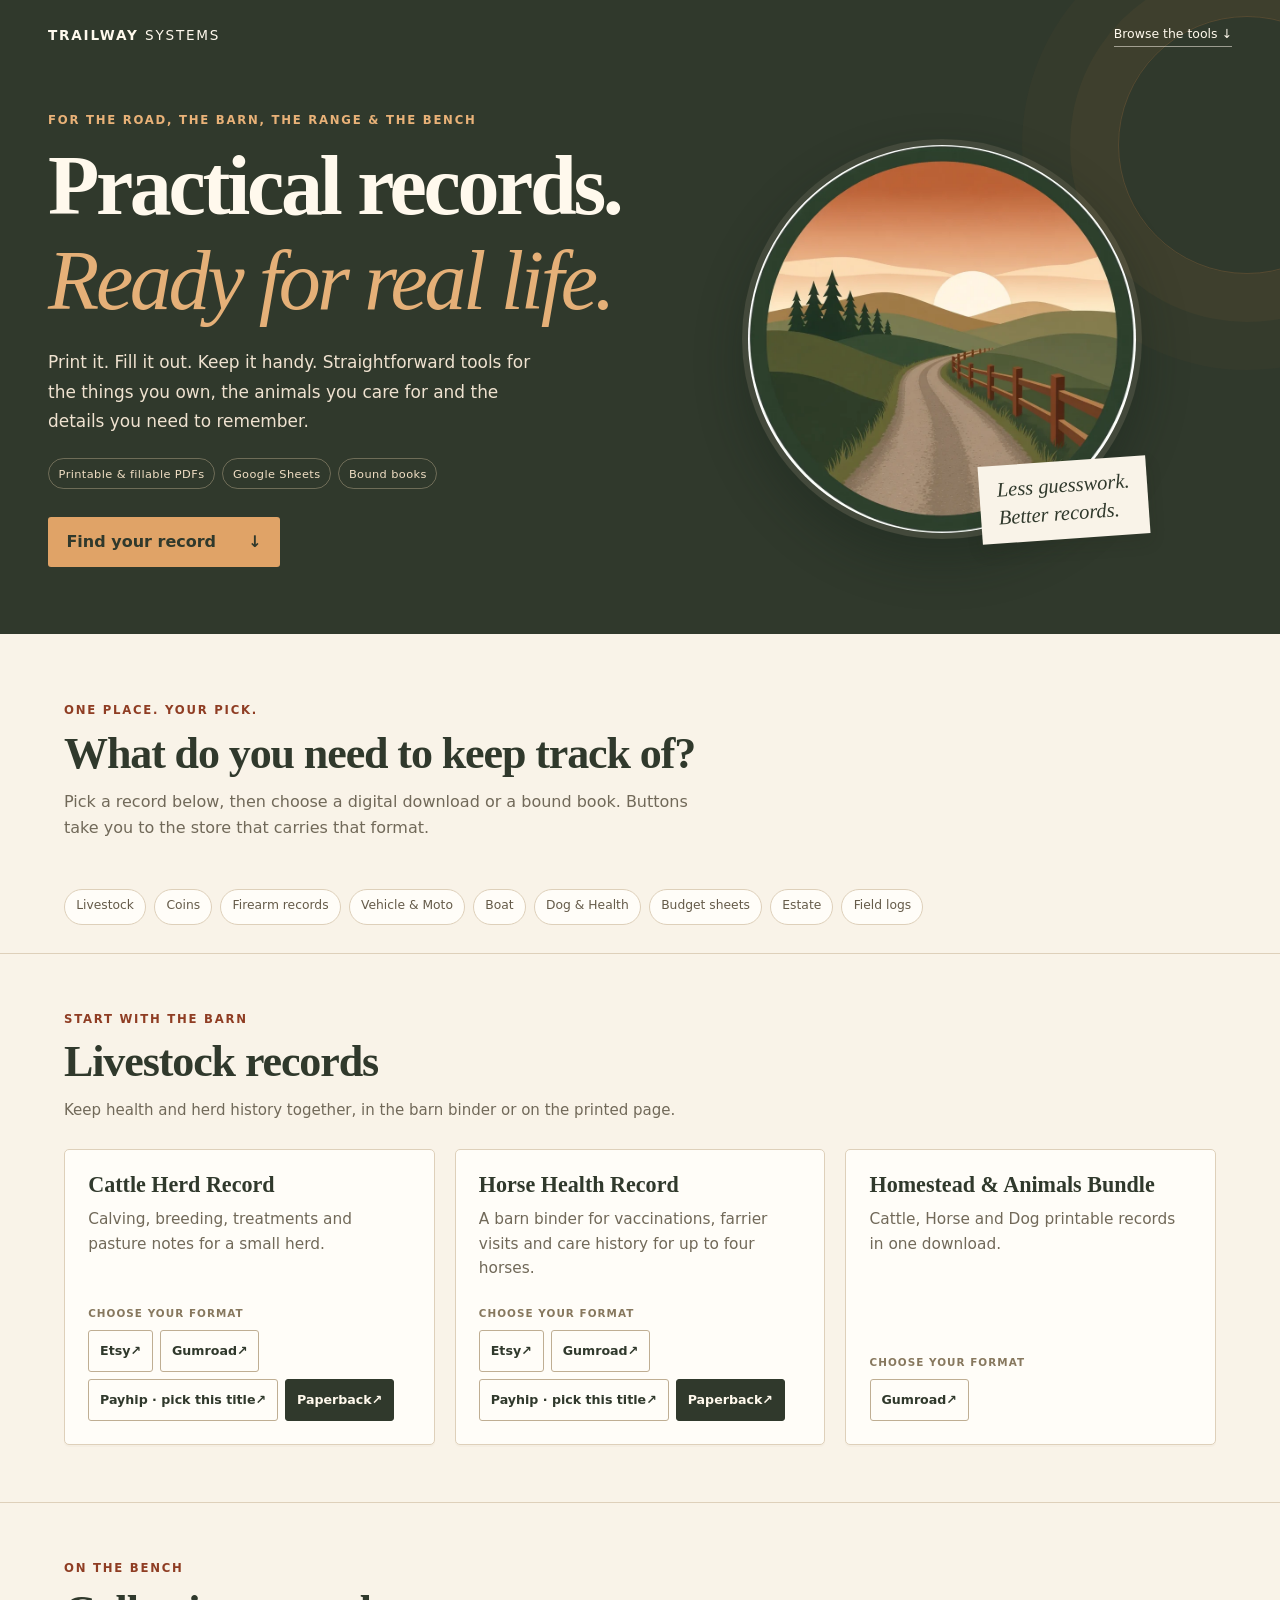
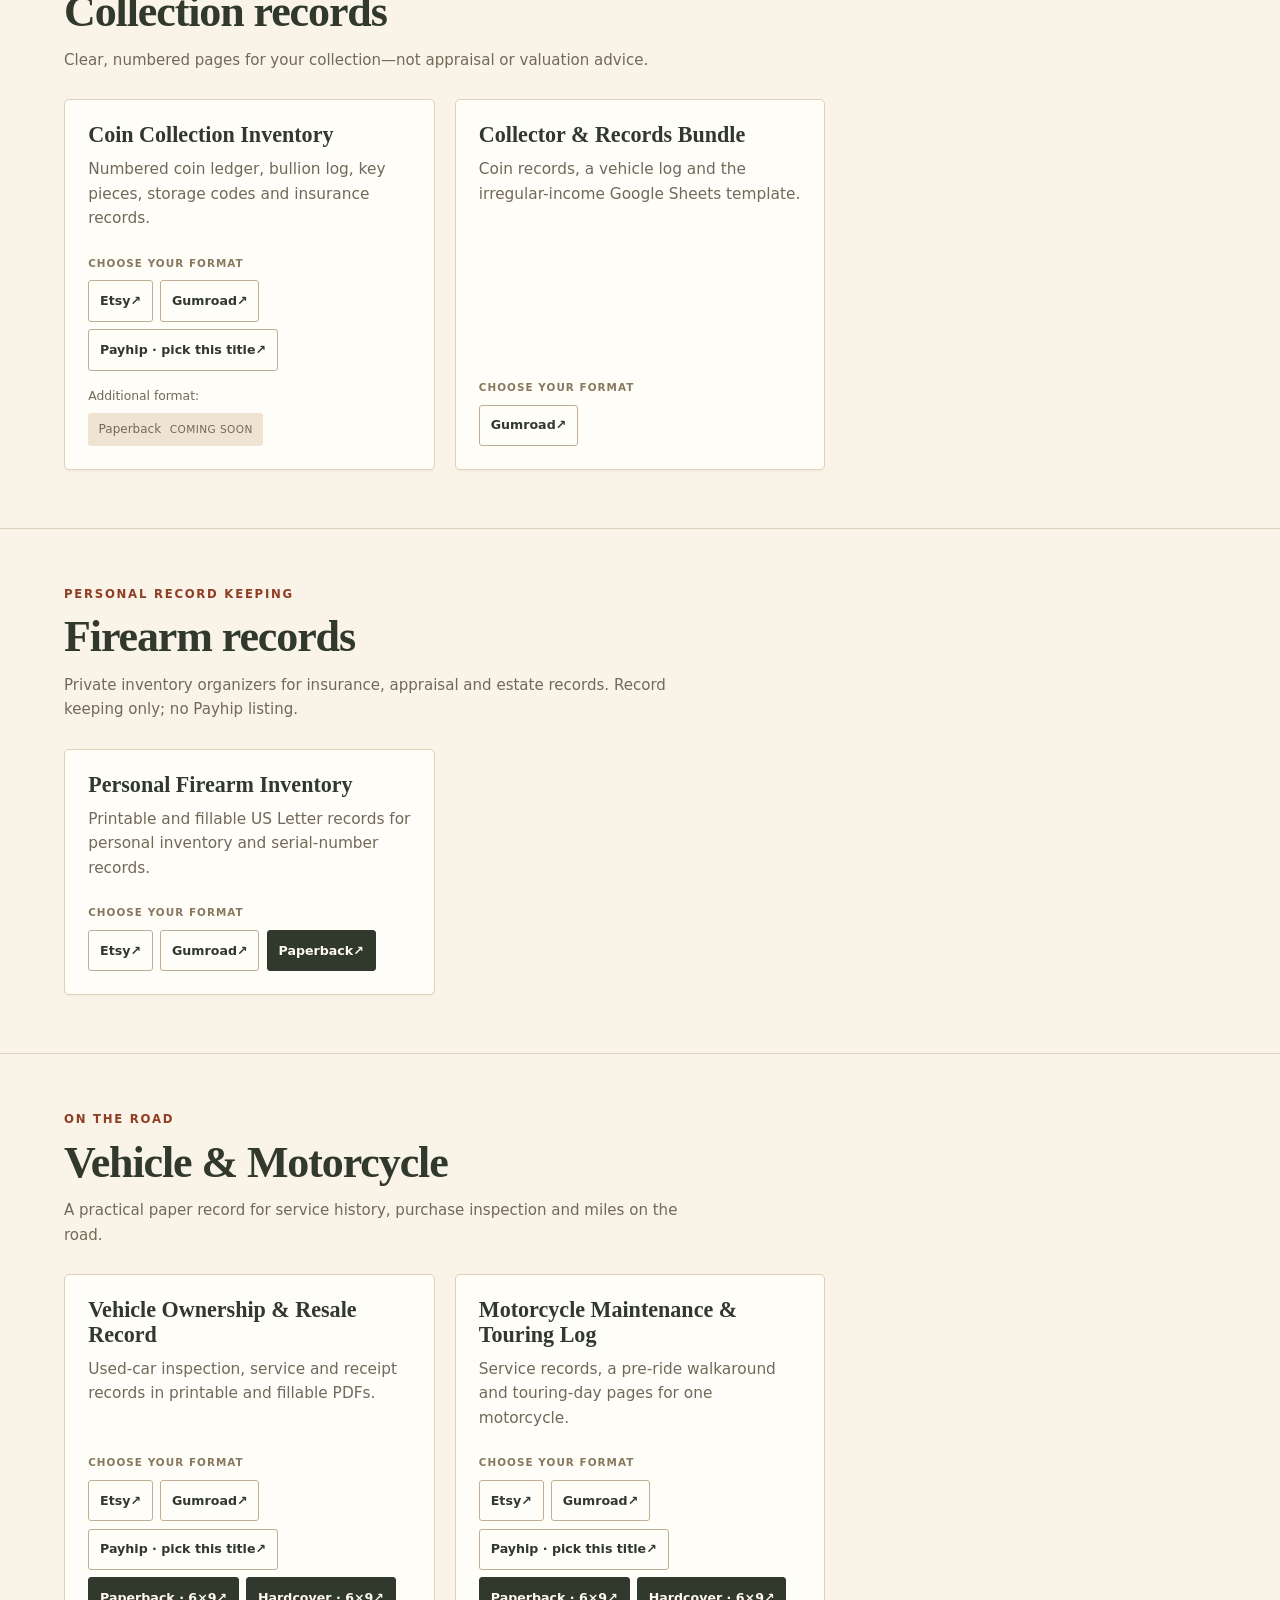
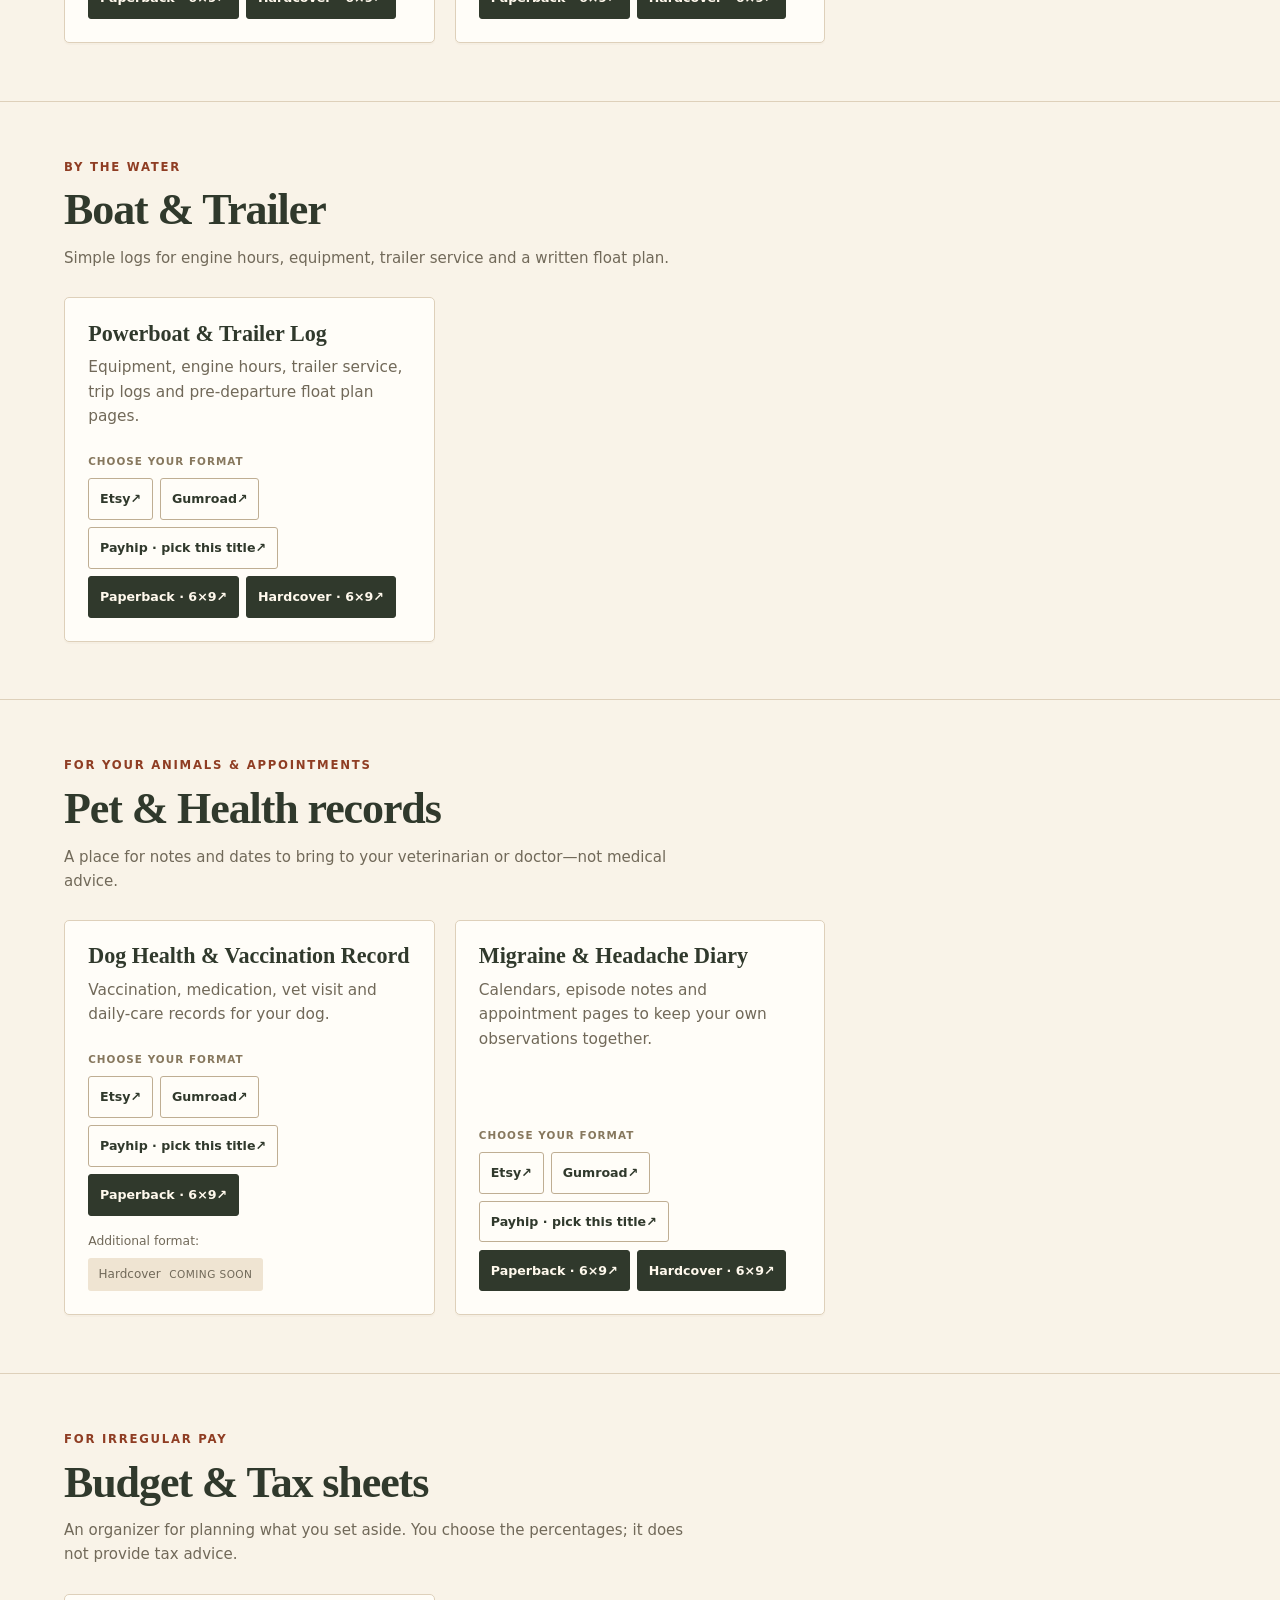
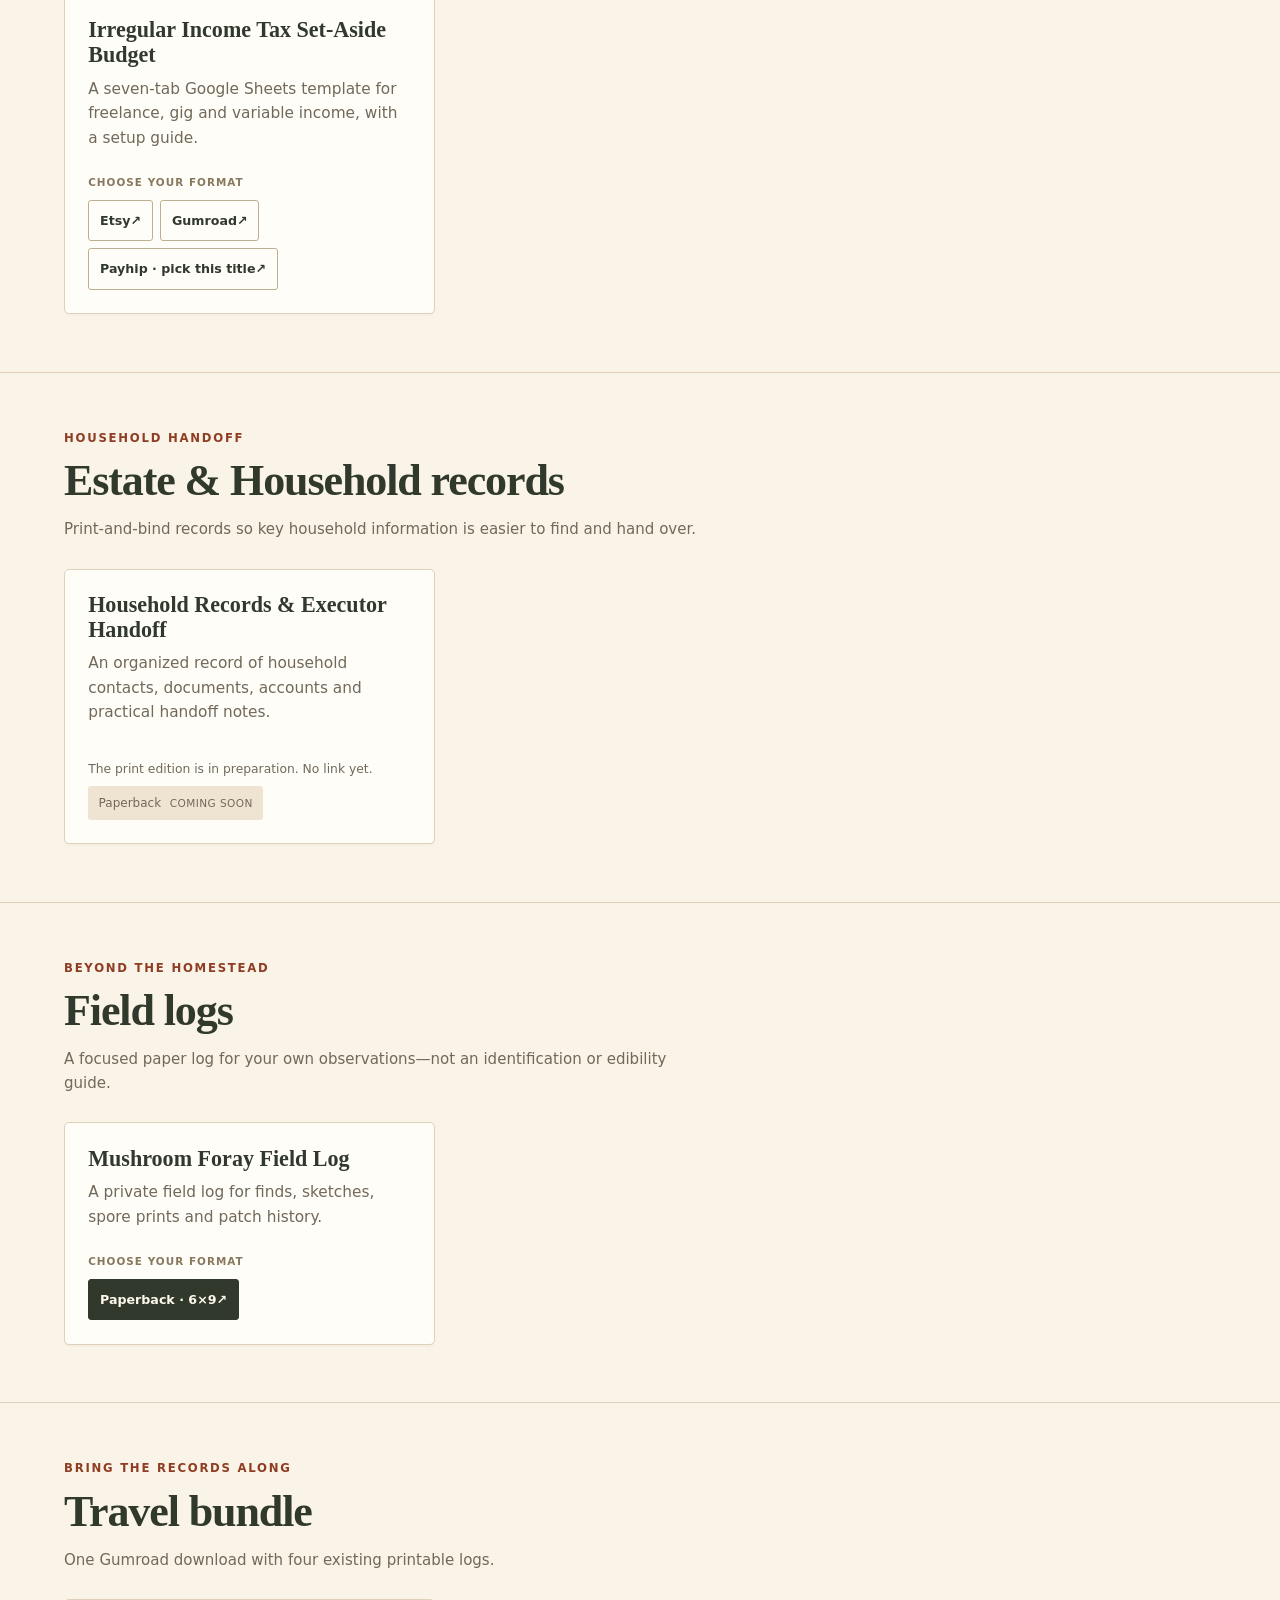
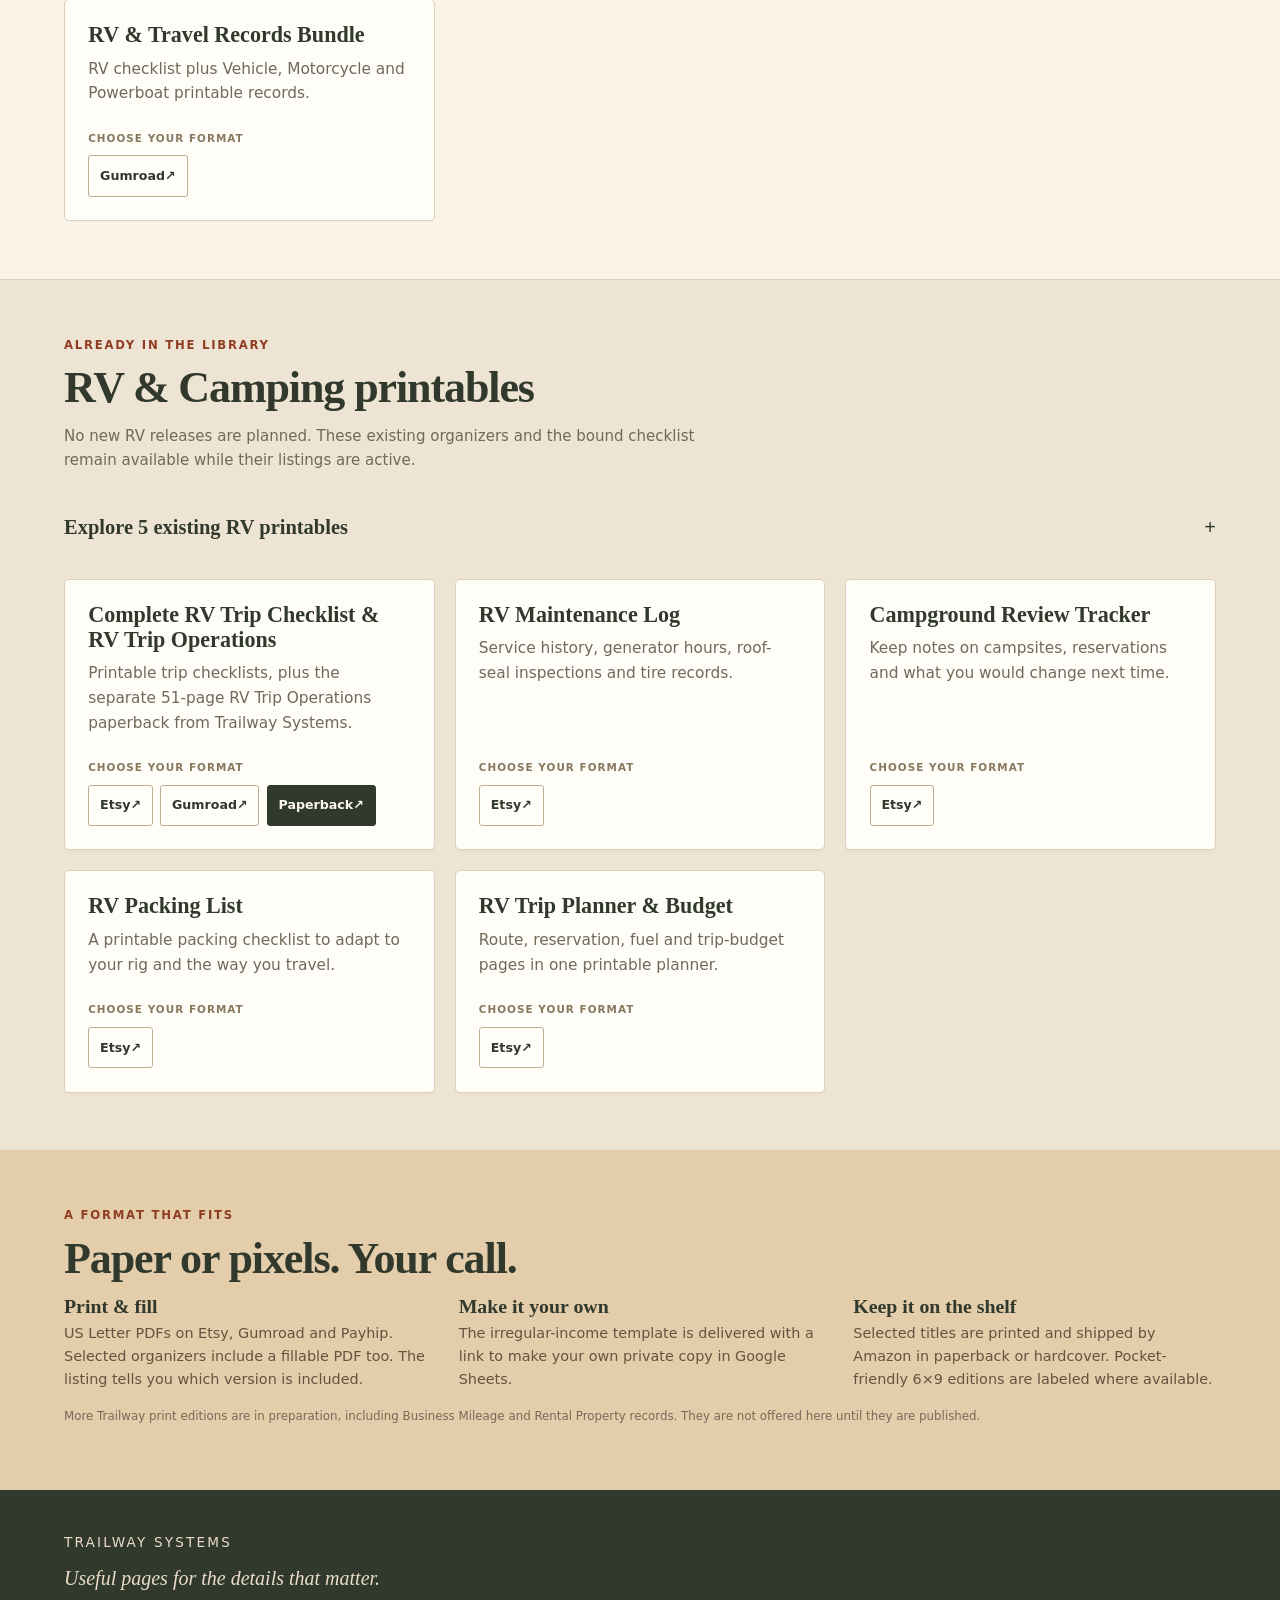
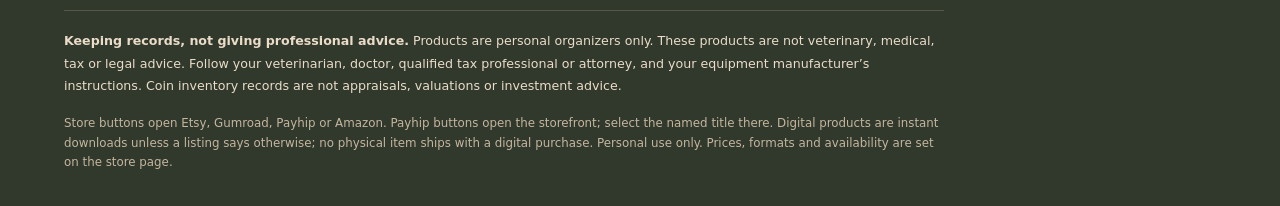
==== commit c263a3d3: "Add two paperback links and refresh hub tagline" ====
--- a/index.html
+++ b/index.html
@@ -1,9 +1,10 @@
 <!doctype html>
 <html lang="en"><head><meta charset="utf-8"><meta name="viewport" content="width=device-width,initial-scale=1"><meta name="color-scheme" content="light"><meta name="theme-color" content="#343b2b">
-<meta name="description" content="Practical printable records, Google Sheets templates and bound logs from Trailway Systems. Choose your record and your format.">
-<meta property="og:title" content="Trailway Systems | Practical records. Ready for real life."><meta property="og:description" content="Print it. Fill it out. Keep it handy. Printable organizers, Google Sheets templates and bound records for the barn, road, bench and home."><meta property="og:type" content="website"><meta property="og:url" content="https://trailwaysystems-cmyk.github.io/"><meta property="og:image" content="https://trailwaysystems-cmyk.github.io/assets/trailway-gravel.webp">
-<link rel="canonical" href="https://trailwaysystems-cmyk.github.io/"><link rel="icon" type="image/png" href="assets/favicon.png"><title>Trailway Systems | Practical records, your way</title><link rel="stylesheet" href="assets/style.css"></head>
-<body id="top"><a class="skip-link" href="#catalog">Skip to all products</a><header class="hero"><div class="hero-top"><a class="brand" href="#top" aria-label="Trailway Systems home">TRAILWAY <span>SYSTEMS</span></a><a class="top-cta" href="#catalog">Browse the tools <span aria-hidden="true">↓</span></a></div><div class="hero-body"><div class="hero-copy"><p class="eyebrow light">For the road, the barn, the range & the bench</p><h1>Practical records.<br><em>Ready for real life.</em></h1><p class="lede">Print it. Fill it out. Keep it handy. Straightforward tools for the things you own, the animals you care for and the details you need to remember.</p><div class="format-pills" aria-label="Available product formats"><span>Printable & fillable PDFs</span><span>Google Sheets</span><span>Bound books</span></div><a class="main-cta" href="#catalog">Find your record <span aria-hidden="true">↓</span></a></div><div class="hero-art"><img src="assets/trailway-gravel.webp" alt="A gravel track winding into sunset-colored hills" width="880" height="880"><p>Less guesswork.<br>More good records.</p></div></div></header>
+<meta name="description" content="Less guesswork. Better records. Practical printable records, Google Sheets templates and bound logs from Trailway Systems. Choose your record and your format.">
+<meta property="og:title" content="Trailway Systems | Less guesswork. Better records. Practical records."><meta property="og:description" content="Less guesswork. Better records. Practical printable organizers, Google Sheets templates and bound records for the barn, road, bench and home."><meta property="og:type" content="website"><meta property="og:url" content="https://trailwaysystems-cmyk.github.io/"><meta property="og:image" content="https://trailwaysystems-cmyk.github.io/assets/trailway-gravel.webp">
+<meta name="twitter:card" content="summary_large_image"><meta name="twitter:title" content="Trailway Systems | Less guesswork. Better records. Practical records."><meta name="twitter:description" content="Less guesswork. Better records. Practical printable records, digital downloads and bound logs from Trailway Systems."><meta name="twitter:image" content="https://trailwaysystems-cmyk.github.io/assets/trailway-gravel.webp">
+<link rel="canonical" href="https://trailwaysystems-cmyk.github.io/"><link rel="icon" type="image/png" href="assets/favicon.png"><title>Trailway Systems | Less guesswork. Better records. Practical records.</title><link rel="stylesheet" href="assets/style.css"></head>
+<body id="top"><a class="skip-link" href="#catalog">Skip to all products</a><header class="hero"><div class="hero-top"><a class="brand" href="#top" aria-label="Trailway Systems home">TRAILWAY <span>SYSTEMS</span></a><a class="top-cta" href="#catalog">Browse the tools <span aria-hidden="true">↓</span></a></div><div class="hero-body"><div class="hero-copy"><p class="eyebrow light">For the road, the barn, the range & the bench</p><h1>Practical records.<br><em>Ready for real life.</em></h1><p class="lede">Print it. Fill it out. Keep it handy. Straightforward tools for the things you own, the animals you care for and the details you need to remember.</p><div class="format-pills" aria-label="Available product formats"><span>Printable & fillable PDFs</span><span>Google Sheets</span><span>Bound books</span></div><a class="main-cta" href="#catalog">Find your record <span aria-hidden="true">↓</span></a></div><div class="hero-art"><img src="assets/trailway-gravel.webp" alt="A gravel track winding into sunset-colored hills" width="880" height="880"><p>Less guesswork.<br>Better records.</p></div></div></header>
 <main id="catalog"><div class="intro"><p class="eyebrow">One place. Your pick.</p><h2>What do you need to keep track of?</h2><p>Pick a record below, then choose a digital download or a bound book. Buttons take you to the store that carries that format.</p></div><nav class="category-nav" aria-label="Browse by arena"><a href="#barn">Livestock</a><a href="#collection">Coins</a><a href="#firearm">Firearm records</a><a href="#road">Vehicle & Moto</a><a href="#boat">Boat</a><a href="#health">Dog & Health</a><a href="#budget">Budget sheets</a><a href="#estate">Estate</a><a href="#field">Field logs</a></nav><section id="barn" class="arena" data-arena="barn"><div class="section-heading"><p class="eyebrow">Start with the barn</p><h2>Livestock records</h2><p>Keep health and herd history together, in the barn binder or on the printed page.</p></div><div class="product-grid"><article class="product-card" data-product="cattle">
 <h3>Cattle Herd Record</h3>
 <p>Calving, breeding, treatments and pasture notes for a small herd.</p>
@@ -51,6 +52,7 @@
 <div class="link-group"><span class="format-label">Choose your format</span><div class="links">
 <a class="button " href="https://www.etsy.com/listing/4596291531?utm_source=xbio&amp;utm_medium=hub&amp;utm_campaign=hub&amp;utm_content=firearm-etsy" rel="noopener noreferrer">Etsy<span aria-hidden="true"> ↗</span></a>
 <a class="button " href="https://trailway.gumroad.com/l/ddlnq?utm_source=xbio&amp;utm_medium=hub&amp;utm_campaign=hub&amp;utm_content=firearm-gumroad" rel="noopener noreferrer">Gumroad<span aria-hidden="true"> ↗</span></a>
+<a class="button amazon" href="https://www.amazon.com/dp/B0HQ1FT7QT?utm_source=xbio&amp;utm_medium=hub&amp;utm_campaign=hub&amp;utm_content=firearm-amazon-pb" rel="noopener noreferrer">Paperback<span aria-hidden="true"> ↗</span></a>
 </div></div>
 </article></div></section>
 <section id="road" class="arena" data-arena="road"><div class="section-heading"><p class="eyebrow">On the road</p><h2>Vehicle & Motorcycle</h2><p>A practical paper record for service history, purchase inspection and miles on the road.</p></div><div class="product-grid"><article class="product-card" data-product="vehicle">
@@ -92,8 +94,9 @@
 <a class="button " href="https://www.etsy.com/listing/4598671172?utm_source=xbio&amp;utm_medium=hub&amp;utm_campaign=hub&amp;utm_content=dog-etsy" rel="noopener noreferrer">Etsy<span aria-hidden="true"> ↗</span></a>
 <a class="button " href="https://trailway.gumroad.com/l/aoqmueq?utm_source=xbio&amp;utm_medium=hub&amp;utm_campaign=hub&amp;utm_content=dog-gumroad" rel="noopener noreferrer">Gumroad<span aria-hidden="true"> ↗</span></a>
 <a class="button " href="https://payhip.com/TrailwaySystems?utm_source=xbio&amp;utm_medium=hub&amp;utm_campaign=hub&amp;utm_content=dog-payhip" rel="noopener noreferrer">Payhip · pick this title<span aria-hidden="true"> ↗</span></a>
+<a class="button amazon" href="https://www.amazon.com/dp/B0HQ16GNRR?utm_source=xbio&amp;utm_medium=hub&amp;utm_campaign=hub&amp;utm_content=dog-amazon-pb" rel="noopener noreferrer">Paperback · 6×9<span aria-hidden="true"> ↗</span></a>
 </div></div>
-<p class="note">The Amazon paperback is listed. Direct link pending ASIN verification (ISBN 9798166913777).</p>
+
 <p class="note">Additional format:</p><span class="coming">Hardcover <span>coming soon</span></span>
 </article><article class="product-card" data-product="migraine">
 <h3>Migraine &amp; Headache Diary</h3>
